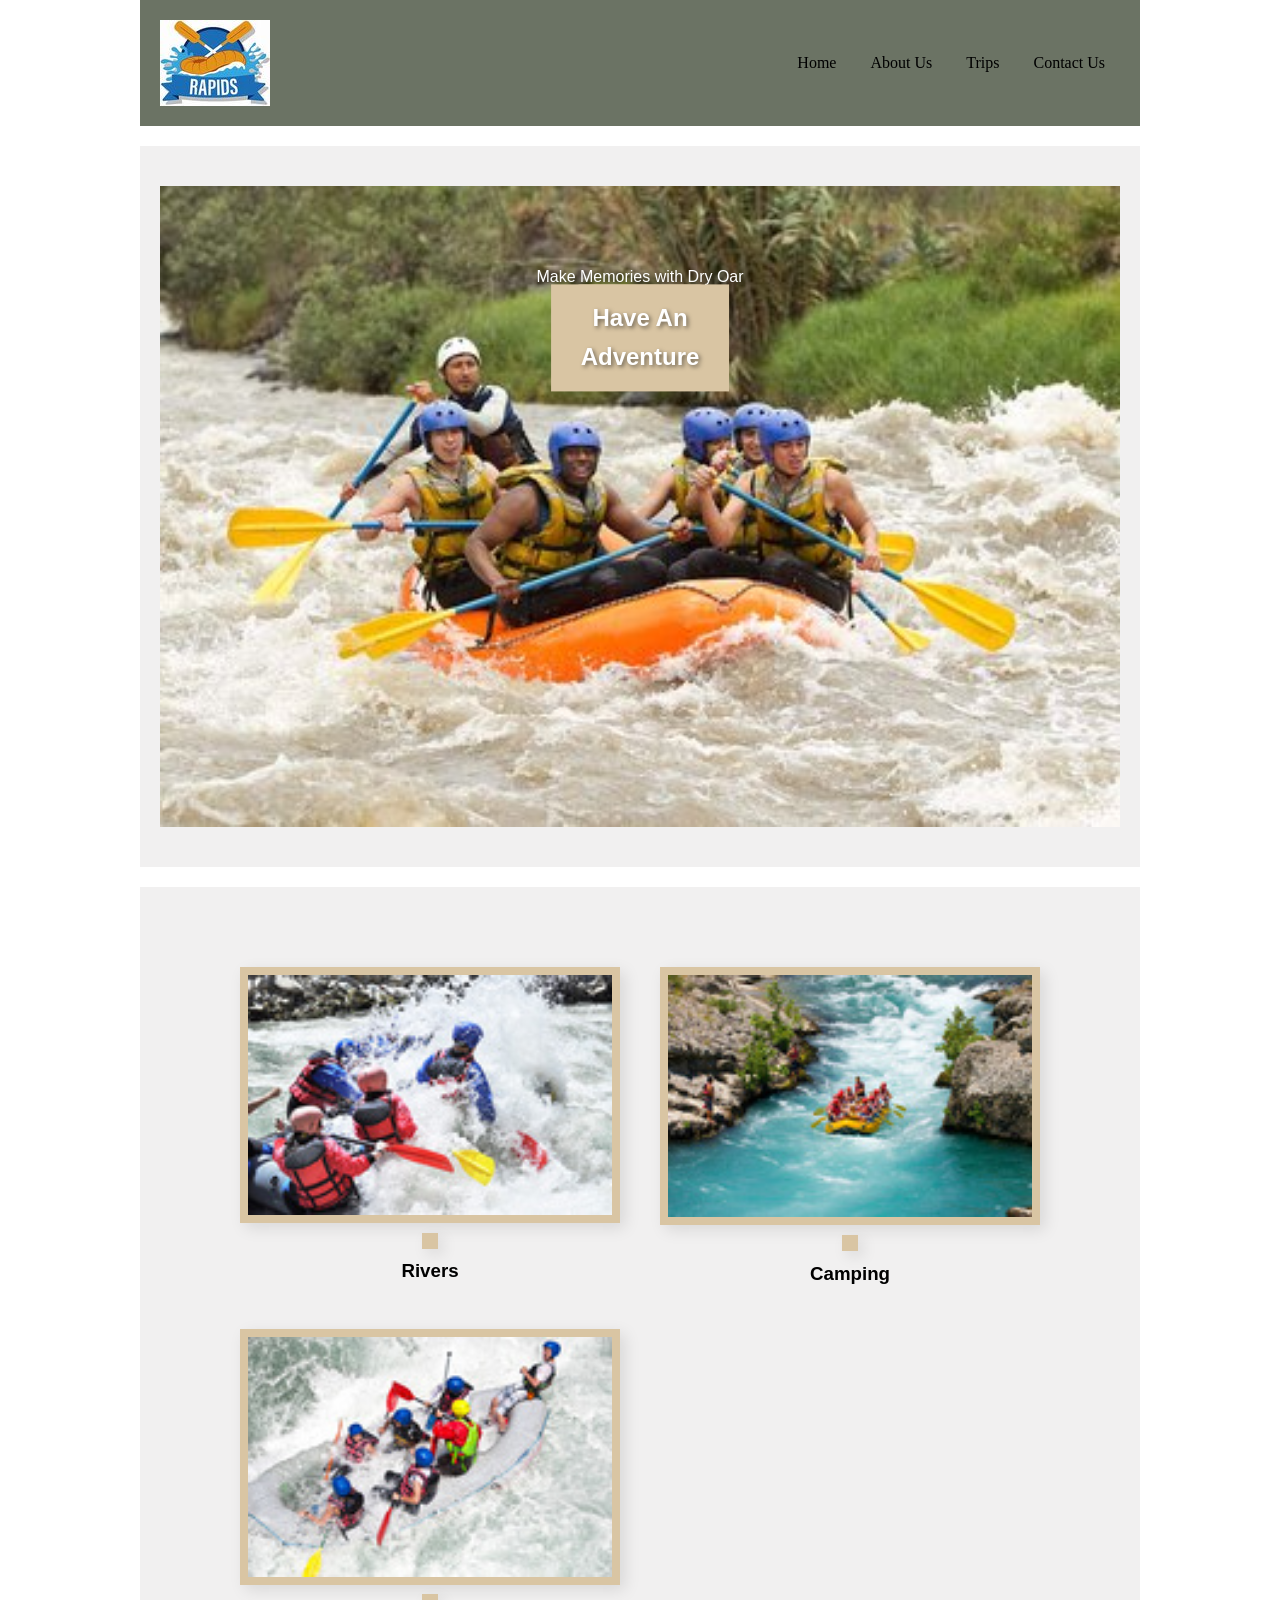
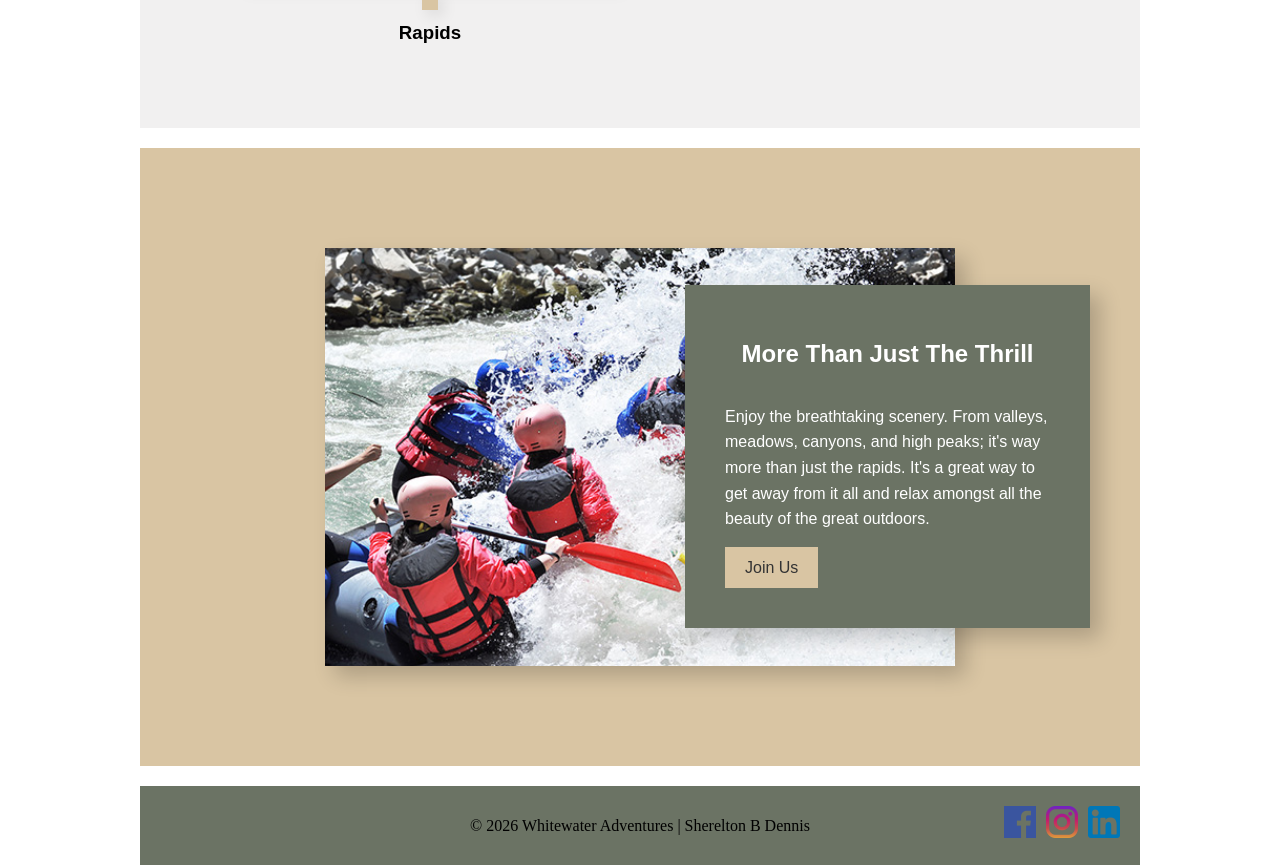
==== wwr/index.html @ 1d225487 "working on week 6 project" ====
<!DOCTYPE html>
<html lang="en-US">
<head>
    <meta charset="UTF-8">
    <meta name="description" content="Discover the history of White Water Rafting Company.Join us for thrilling river trips and expert-led expeditions. Book your adventure today!">
    <meta name="author" content="Sherelton B Dennis">
    <meta name="viewport" content="width=device-width, initial-scale=1.0">
    <title>Contact Us | White Water Rafting</title>
    <link rel="stylesheet" href="styles/rafting.css">
</head>
<body>
    <header>
        <nav>
            
            <img src="images/logo.jpg" alt="Logo">
            <div class="nav-links">
                <a href="index.html">Home</a>
                <a href="about.html">About Us</a>
                <a href="trips.html">Trips</a>
                <a href="contact.html">Contact Us</a>
            </div>
        </nav>
    </header>
<main>
    <main>
  <section class="hero">
    <img src="images/hero.jpg" alt="Rafting team navigating rapids" class="hero-img">
    <div class="hero-content">
      <h1>Have An Adventure</h1>
      <p>Make Memories with Dry Oar</p>
      <a href="trips.html" class="cta-button">Book Now</a>
    </div>
  </section>

  <section class="categories">
    <article class="category-item">
      <img src="images/rafting01.jpg" alt="Scenic river view">
      <div class="category-icon">
        <img src="images/river-icon.png" alt="">
        <h3>Rivers</h3>
      </div>
    </article>
    <article class="category-item">
      <img src="images/rafting02.jpg" alt="Tent in the mountains">
      <div class="category-icon">
        <img src="images/camping-icon.png" alt="">
        <h3>Camping</h3>
      </div>
    </article>
    <article class="category-item">
      <img src="images/rafting03.jpg" alt="Raft in white water">
      <div class="category-icon">
        <img src="images/rapids-icon.png" alt="">
        <h3>Rapids</h3>
      </div>
    </article>
  </section>

  <section class="feature">
    <div class="feature-container">
      <img src="images/rafting05.jpg" alt="Misty mountain valley" class="feature-img">
      <div class="feature-box">
        <h2>More Than Just The Thrill</h2>
        <p>Enjoy the breathtaking scenery. From valleys, meadows, canyons, and high peaks; it's way more than just the rapids. It's a great way to get away from it all and relax amongst all the beauty of the great outdoors.</p>
        <a href="about.html" class="cta-secondary">Join Us</a>
      </div>
    </div>
  </section>
</main>

</main>

    <footer>
        <p>&copy; 2026 Whitewater Adventures | Sherelton B Dennis</p>
        <nav class="socialmedia">
            <a href="#"><img src="images/facebook.png" alt="Facebook"></a>
            <a href="#"><img src="images/instagram.png" alt="Instagram"></a>
            <a href="#"><img src="images/linkedin.png" alt="LinkedIn"></a>
        </nav>
    </footer>
</body>
</html>
---- wwr/styles/rafting.css ----
/* 1. VARIABLE DEFINITIONS */
:root {
  --primary-tan: #d9c5a3;
  --dark-green: #6b7364;
  --white: #ffffff;
  --font-main: 'Arial', sans-serif;
}

/* 2. RESET & BASE STYLES */
*, *::before, *::after {
    margin: 0;
    padding: 0;
    box-sizing: border-box;
}

body {
    font-family: var(--body-font);
    background-color: var(--grey-bg);
    color: black;
    line-height: 1.6;
}

/* 3. LAYOUT CONTAINERS */
header, main, footer {
    max-width: 1000px;
    margin: 0 auto;
}

/* 4. HEADER & NAVIGATION */
header {
    background-color: #6b7364;
    padding: 20px;
    /* border: 1px solid black; */
}

nav {
    display: flex;
    justify-content: space-between;
    align-items: center;
}

.nav-links a {
    text-decoration: none;
    color: black;
    padding: 10px 15px;
    /* border: 1px solid black; */
}

/* 5. HERO SECTION (Required Positioning) */
.hero {
    position: relative; /* REQUIRED */
    width: 100%;
}

.hero  img {
    width: 100%;
    height: auto;
    display: block;
}

.hero h1 {
    position: absolute; /* REQUIRED */
    top: 20px;
    left: 50%;
    transform: translateX(-50%);
    background-color: #d9c5a3;
    color: var(--dark-purple);
    padding: 15px 30px;
    width: auto;
    text-align: center;
}

.hero article {
    position: absolute; /* REQUIRED */
    bottom: 30px;
    left: 50%;
    transform: translateX(-50%);
    width: 80%;
    /* background-color: white; */
    padding: 20px;
    /* border: 1px solid black; */
}


.hero article img {
    float: right; /* REQUIRED */
    width: 120px;
    height: auto;
    margin-left: 20px;
    box-shadow: 0 0 10px rgb(4, 0, 0);
}

/* 6. MAIN SECTIONS */
section {
    padding: 40px 20px;
    margin: 20px 0;
    background-color: rgb(241, 240, 240);
    /* border: 2px solid #0c0101; */
    color: black;
}

h2 {
    text-align: center;
    color: var(--dark-purple);
    padding: 10px;
    margin-bottom: 20px;
}
    

.history-grid {
    display: grid;
    grid-template-columns: 1fr 1fr 1fr;
    gap: 20px;
    align-items: center;
}

.history-img-box {
    padding: 15px;
    box-shadow: 0 0 10px rgb(12, 0, 0);
}

.gallery {
    display: grid;
    grid-template-columns: repeat(5, 1fr);
    gap: 15px;

}

figure {
    text-align: center;
    background-color: var(--grey-bg);
    padding: 10px;
}

figure img {
    width: 100%;
    height: auto;
}

/* 7. FOOTER (Centered Copyright) */
footer {
    display: grid;
    grid-template-columns: 1fr auto 1fr; /* 3-column strategy */
    align-items: center;
    padding: 20px;
    background-color: #6b7364;
    /* border: 2px solid black; */
}

footer p {
    grid-column: 2; /* Forces text to center column */
    text-align: center;
}

.socialmedia {
    grid-column: 3; /* Forces icons to right column */
    justify-self: end;
    display: flex;
    gap: 10px;
}

.socialmedia a {
    text-decoration: none; /* REQUIRED */
}

.socialmedia img {
    width: 32px;
    height: auto;
}

button {
  background-color: #7de796;
  color: white; 
  padding: 10px 25px; 
  border: none; 
  border-radius: 4px; 
  cursor: pointer; 
  font-size: 16px; 
  font-weight: bold;
}
/* Centers the text for the H1 and contact details */
.contact-header {
    text-align: center;
    margin-bottom: 30px; /* Adds some breathing room before the map/form */
}

/* Optional: If you want the list of info to look cleaner, 
   you can remove the default paragraph margins */
.contact-header p {
    margin: 5px 0;
}


.map iframe {
    width: 100%;    /* Makes the map responsive to its container */
    max-width: 600px;
    height: 450px;
}

/* 2. Layout for Map and Form (Side-by-Side) */
.contact-grid {
    display: flex;
    justify-content: center; /* Centers the whole group */
    align-items: flex-start; /* Aligns them at the top */
    gap: 50px;               /* Space between map and form */
    flex-wrap: wrap;         /* Allows stacking on mobile */
    padding: 0 20px;
}

/* 3. Map Styling */
.map {
    flex: 1;
    max-width: 600px;
}

/* 4. Form Styling */
form {
    flex: 1;
    max-width: 400px;
    background-color: #f8f2f2;
    padding: 20px;
    border: 1px solid #ddd;
    border-radius: 4px;
}

.form-item {
    margin-bottom: 20px;
}

label {
    font-weight: bold;
    display: block;
    margin-bottom: 5px;
}

/* Input & Textarea styling to match wireframe boxes */
input[type="text"],
input[type="email"],
textarea {
    width: 100%;
    padding: 10px;
    border: 1px solid #ccc;
    border-radius: 4px;
    box-sizing: border-box; /* Ensures padding doesn't affect width */
}

/* 5. Radio Button Styling (Vertical List) */
fieldset {
    border: none;
    padding: 0;
    margin: 20px 0;
}

fieldset legend {
    font-weight: bold;
    margin-bottom: 10px;
}

/* Makes radio labels sit next to the circle */
fieldset label {
    display: inline;
    font-weight: normal;
    margin-left: 10px;
}

/* 6. Submit Button (Gray and wide) */
button[type="submit"] {
    width: 100%;
    padding: 12px;
    background-color: #5ed088;
    color: #333;
    border: 1px solid #767676;
    font-weight: bold;
    cursor: pointer;
    /* transition: background 0.3s; */
}

button[type="submit"]:hover {
    background-color: #cccccc;
}

/* the home page css begin here going down */
/* Custom Properties for consistency */

main {
  font-family: var(--font-main);
  line-height: 1.6;
}

/* Hero Section */
.hero {
  position: relative;
  text-align: center;
  color: var(--white);
}

.hero-img {
  width: 100%;
  height: auto;
  display: block;
}

.hero-content {
  position: absolute;
  top: 20%;
  left: 50%;
  transform: translate(-50%, -50%);
  text-shadow: 2px 2px 4px rgba(0,0,0,0.5);
}

.cta-button {
  background-color: var(--primary-tan);
  color: #333;
  padding: 10px 25px;
  text-decoration: none;
  border-radius: 5px;
  font-weight: bold;
}

/* Categories Section */
.categories {
  display: grid;
  grid-template-columns: repeat(auto-fit, minmax(250px, 1fr));
  gap: 40px;
  padding: 80px 10%;
  text-align: center;
}

.category-item img {
  width: 100%;
  border: 8px solid var(--primary-tan);
  box-shadow: 5px 5px 15px rgba(0,0,0,0.1);
}

/* Feature Section */
.feature {
  background-color: var(--primary-tan);
  padding: 100px 5%;
}

.feature-container {
  display: flex;
  align-items: center;
  justify-content: center;
  position: relative;
  max-width: 1000px;
  margin: 0 auto;
}

.feature-img {
  width: 70%;
  box-shadow: 10px 10px 20px rgba(0,0,0,0.2);
}

.feature-box {
  background-color: var(--dark-green);
  color: var(--white);
  padding: 40px;
  width: 45%;
  position: absolute;
  right: 0;
  box-shadow: 10px 10px 20px rgba(0,0,0,0.2);
}

.cta-secondary {
  background-color: var(--primary-tan);
  color: #333;
  padding: 8px 20px;
  text-decoration: none;
  display: inline-block;
  margin-top: 15px;
}

/* Responsive adjustment for small screens */
@media (max-width: 768px) {
  .feature-container {
    flex-direction: column;
  }
  .feature-img, .feature-box {
    width: 100%;
    position: static;
  }
}
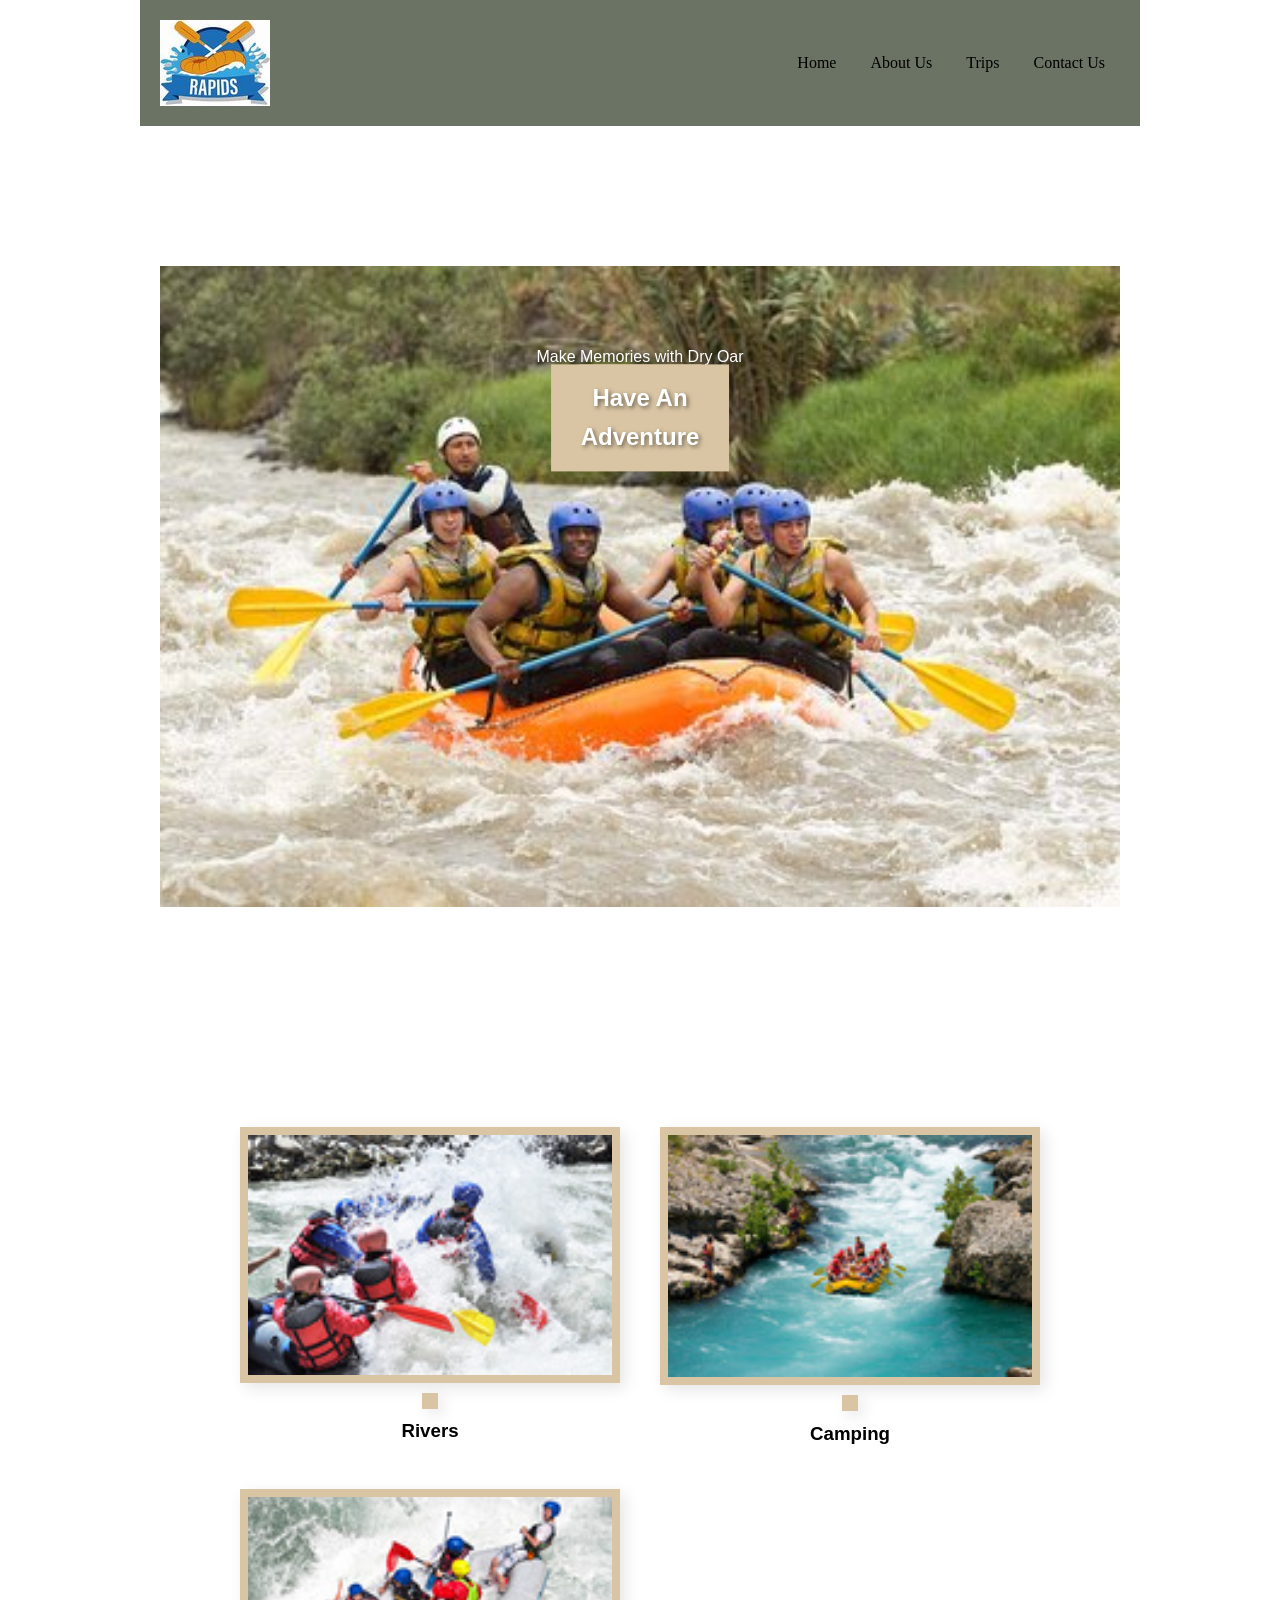
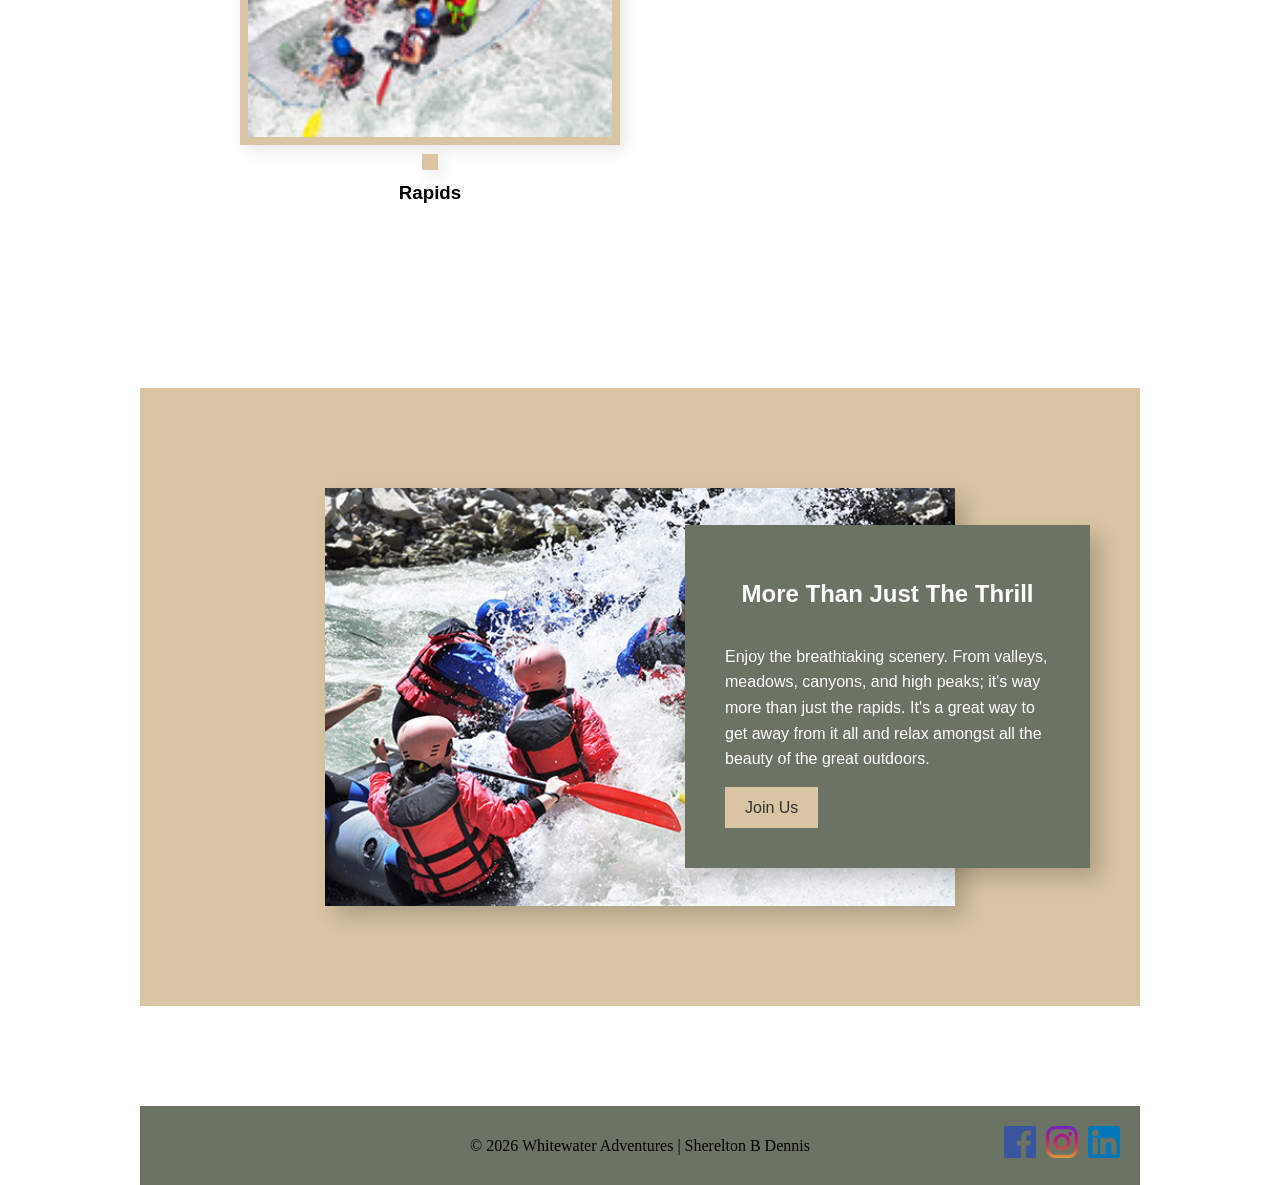
==== commit 5bb3ca66: "ok" ====
--- a/wwr/index.html
+++ b/wwr/index.html
@@ -22,7 +22,6 @@
         </nav>
     </header>
 <main>
-    <main>
   <section class="hero">
     <img src="images/hero.jpg" alt="Rafting team navigating rapids" class="hero-img">
     <div class="hero-content">
@@ -67,9 +66,6 @@
     </div>
   </section>
 </main>
-
-</main>
-
     <footer>
         <p>&copy; 2026 Whitewater Adventures | Sherelton B Dennis</p>
         <nav class="socialmedia">
--- a/wwr/styles/rafting.css
+++ b/wwr/styles/rafting.css
@@ -15,7 +15,6 @@
 
 body {
     font-family: var(--body-font);
-    background-color: var(--grey-bg);
     color: black;
     line-height: 1.6;
 }
@@ -93,9 +92,7 @@
 /* 6. MAIN SECTIONS */
 section {
     padding: 40px 20px;
-    margin: 20px 0;
-    background-color: rgb(241, 240, 240);
-    /* border: 2px solid #0c0101; */
+    margin: 100px 0;
     color: black;
 }
 
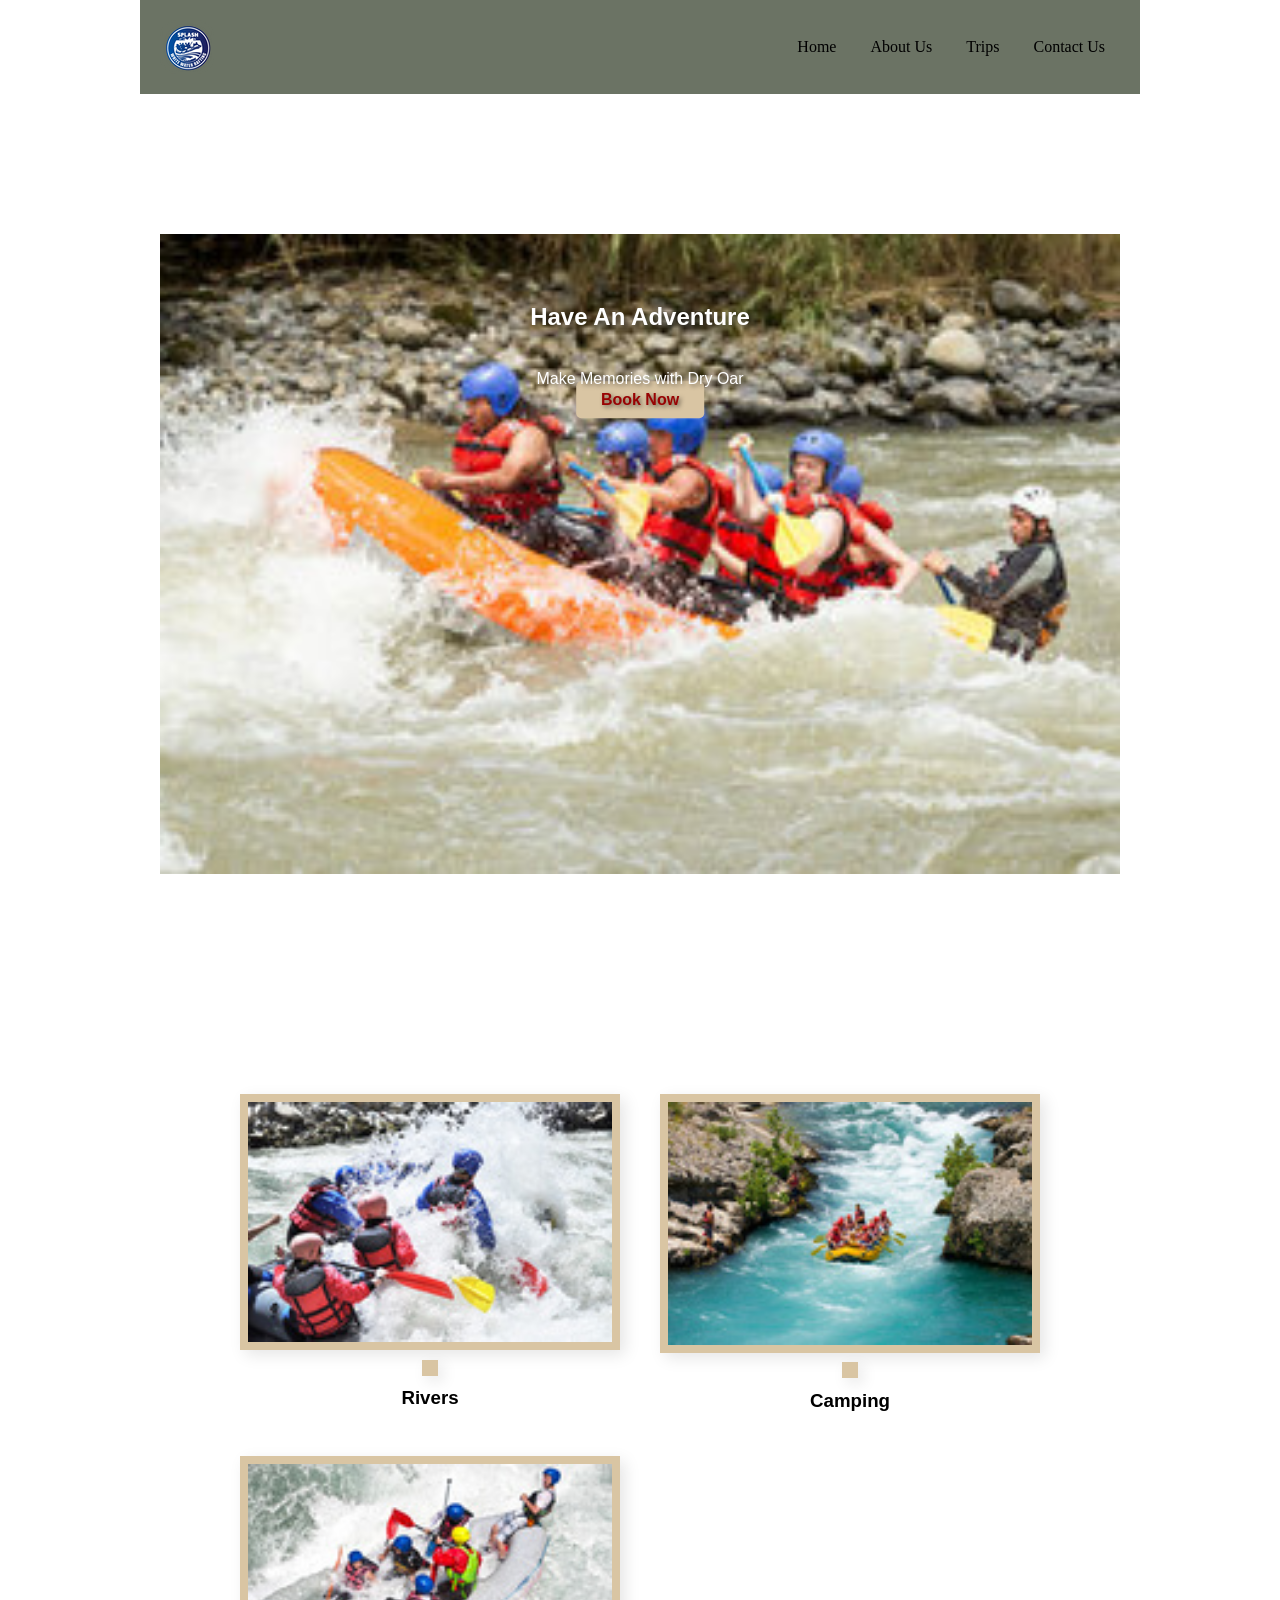
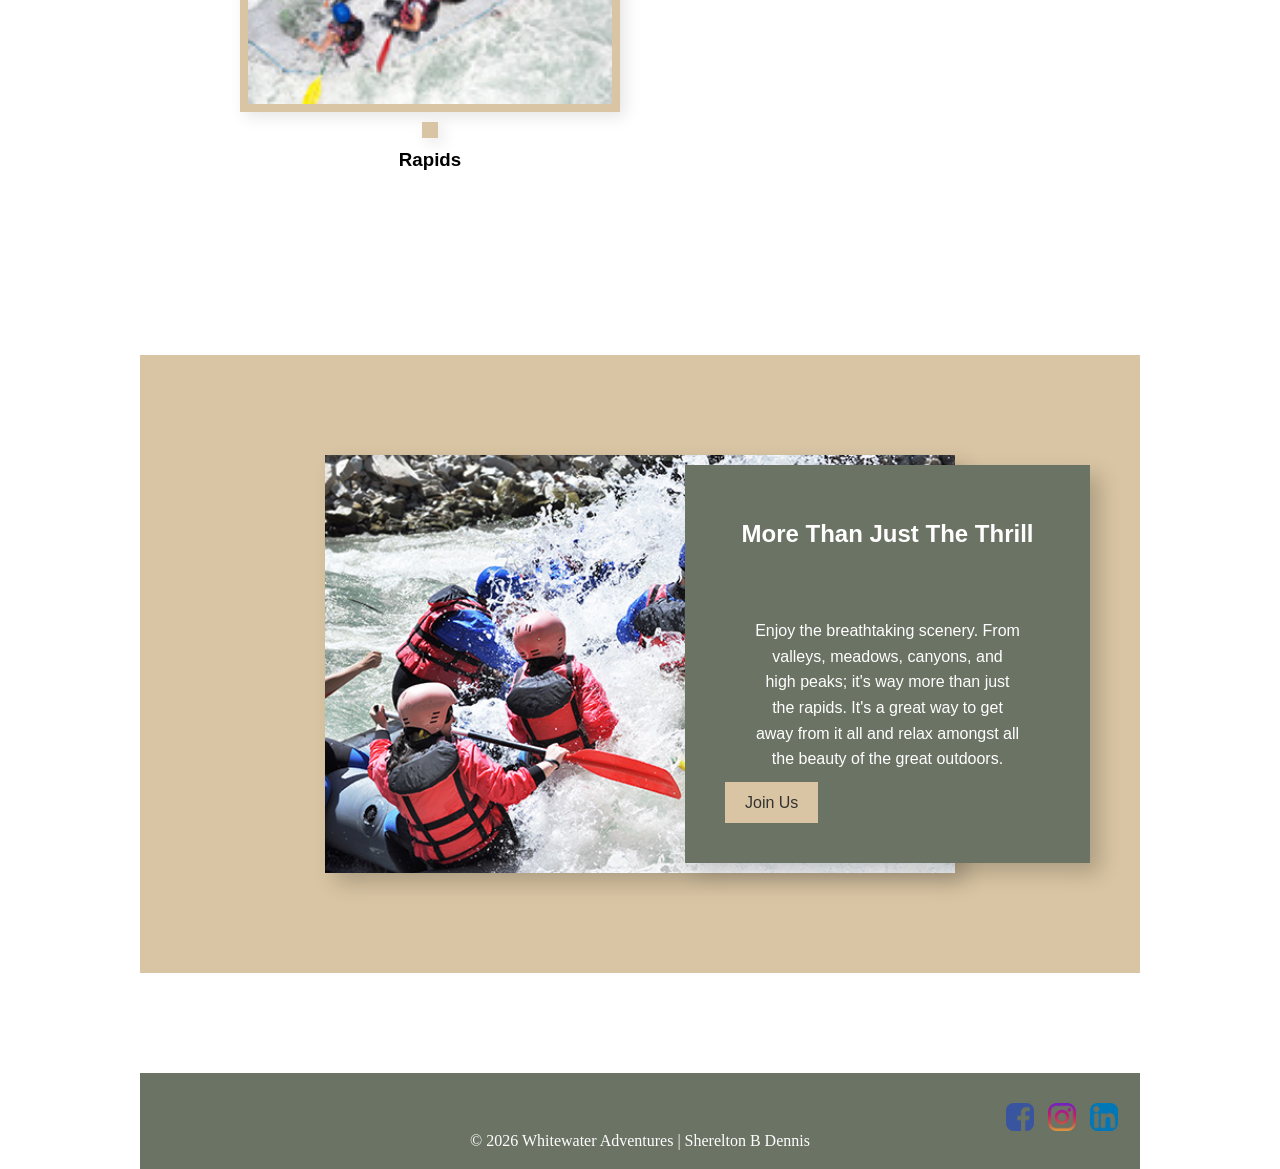
==== commit ef1e622b: "ok" ====
--- a/wwr/index.html
+++ b/wwr/index.html
@@ -12,7 +12,7 @@
     <header>
         <nav>
             
-            <img src="images/logo.jpg" alt="Logo">
+            <img src="images/logo1 (2).png" alt="Logo">
             <div class="nav-links">
                 <a href="index.html">Home</a>
                 <a href="about.html">About Us</a>
@@ -23,7 +23,7 @@
     </header>
 <main>
   <section class="hero">
-    <img src="images/hero.jpg" alt="Rafting team navigating rapids" class="hero-img">
+    <img src="images/hero1 (2).jpg" alt="Rafting team navigating rapids" class="hero-img">
     <div class="hero-content">
       <h1>Have An Adventure</h1>
       <p>Make Memories with Dry Oar</p>
--- a/wwr/styles/rafting.css
+++ b/wwr/styles/rafting.css
@@ -27,9 +27,12 @@
 
 /* 4. HEADER & NAVIGATION */
 header {
+    position: relative;
+    top: 0;
+    left: 0;
+    z-index: 1;
     background-color: #6b7364;
     padding: 20px;
-    /* border: 1px solid black; */
 }
 
 nav {
@@ -45,6 +48,11 @@
     /* border: 1px solid black; */
 }
 
+nav img{
+    border: 2px solid #6b7364;
+    border-radius: 30%;
+}
+
 /* 5. HERO SECTION (Required Positioning) */
 .hero {
     position: relative; /* REQUIRED */
@@ -52,20 +60,21 @@
 }
 
 .hero  img {
+    margin-top: 0%;
+    position: relative;
     width: 100%;
     height: auto;
     display: block;
 }
 
-.hero h1 {
-    position: absolute; /* REQUIRED */
+.hero h1, p {
+    position: relative; /* REQUIRED */
     top: 20px;
     left: 50%;
+    color: white;
     transform: translateX(-50%);
-    background-color: #d9c5a3;
-    color: var(--dark-purple);
     padding: 15px 30px;
-    width: auto;
+    width: 100%;
     text-align: center;
 }
 
@@ -307,11 +316,12 @@
 
 .cta-button {
   background-color: var(--primary-tan);
-  color: #333;
+  color: #980303;
   padding: 10px 25px;
   text-decoration: none;
   border-radius: 5px;
   font-weight: bold;
+  top: 20px;
 }
 
 /* Categories Section */
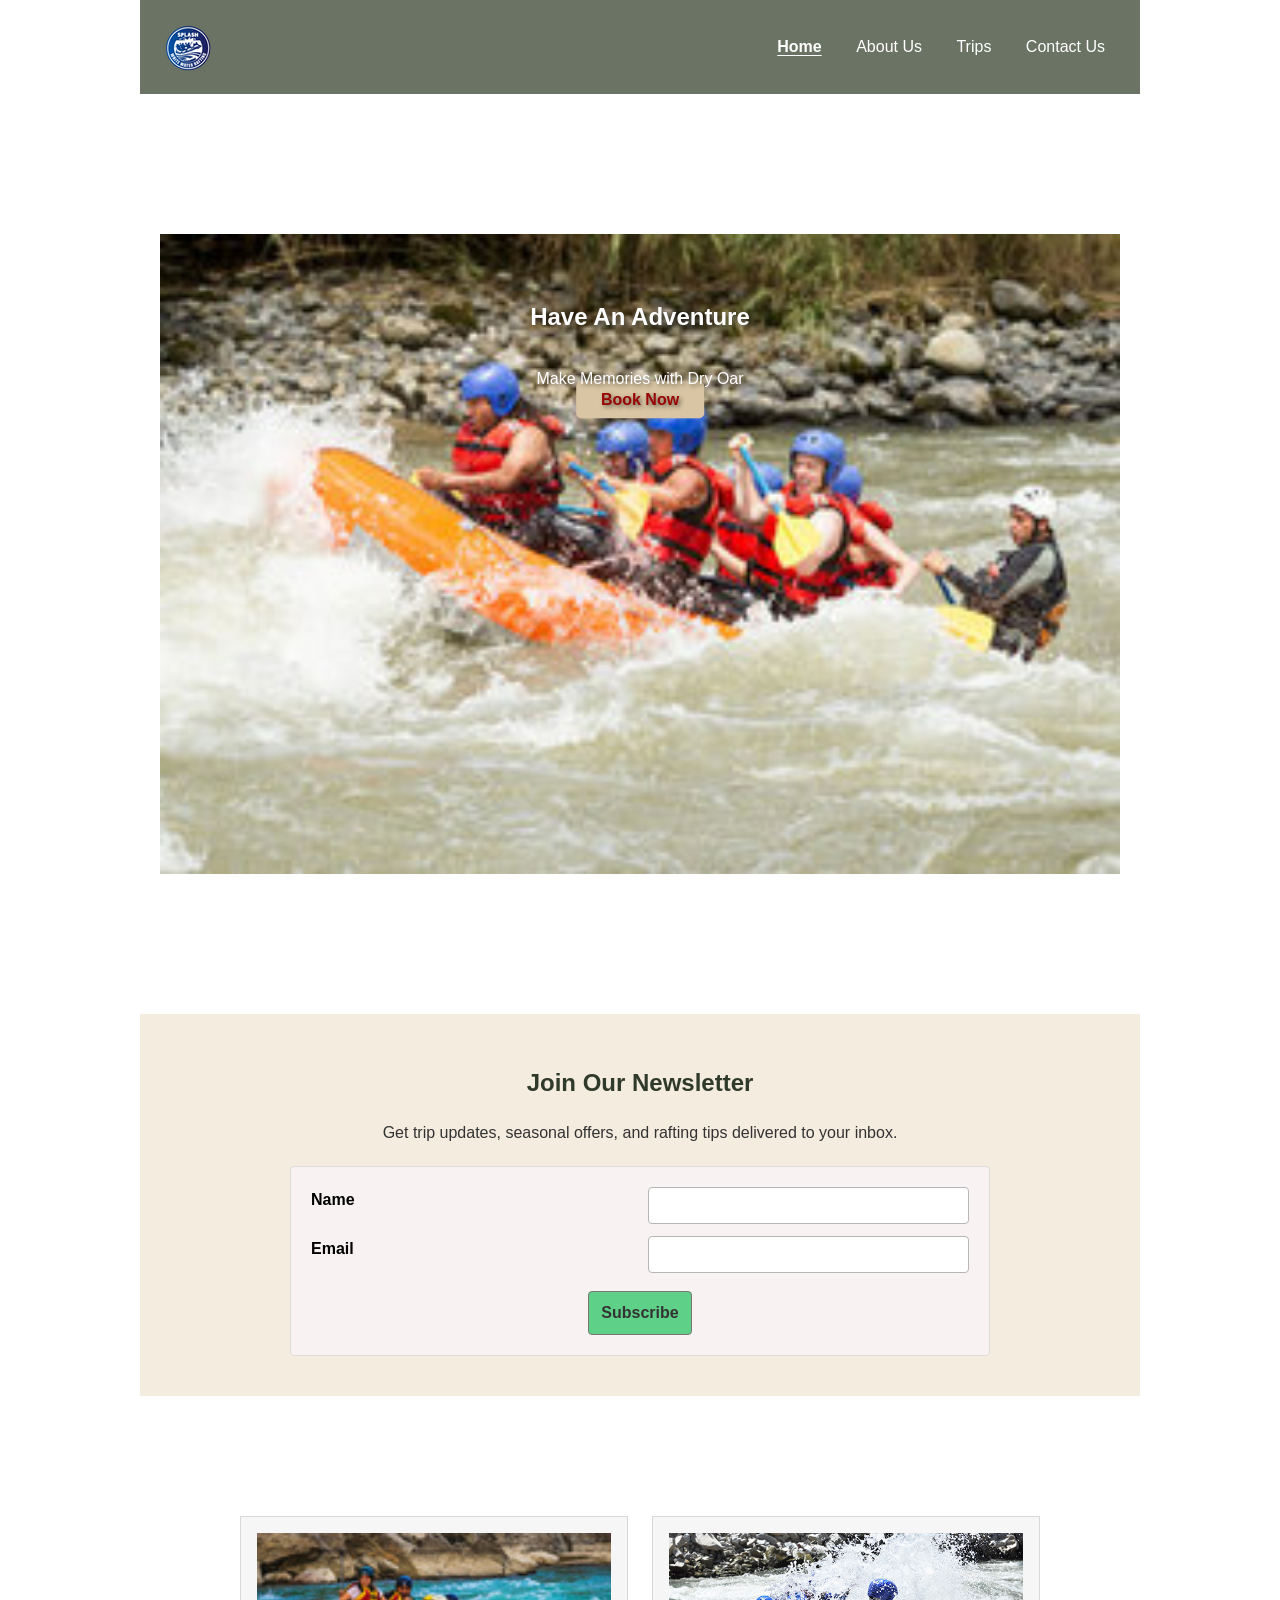
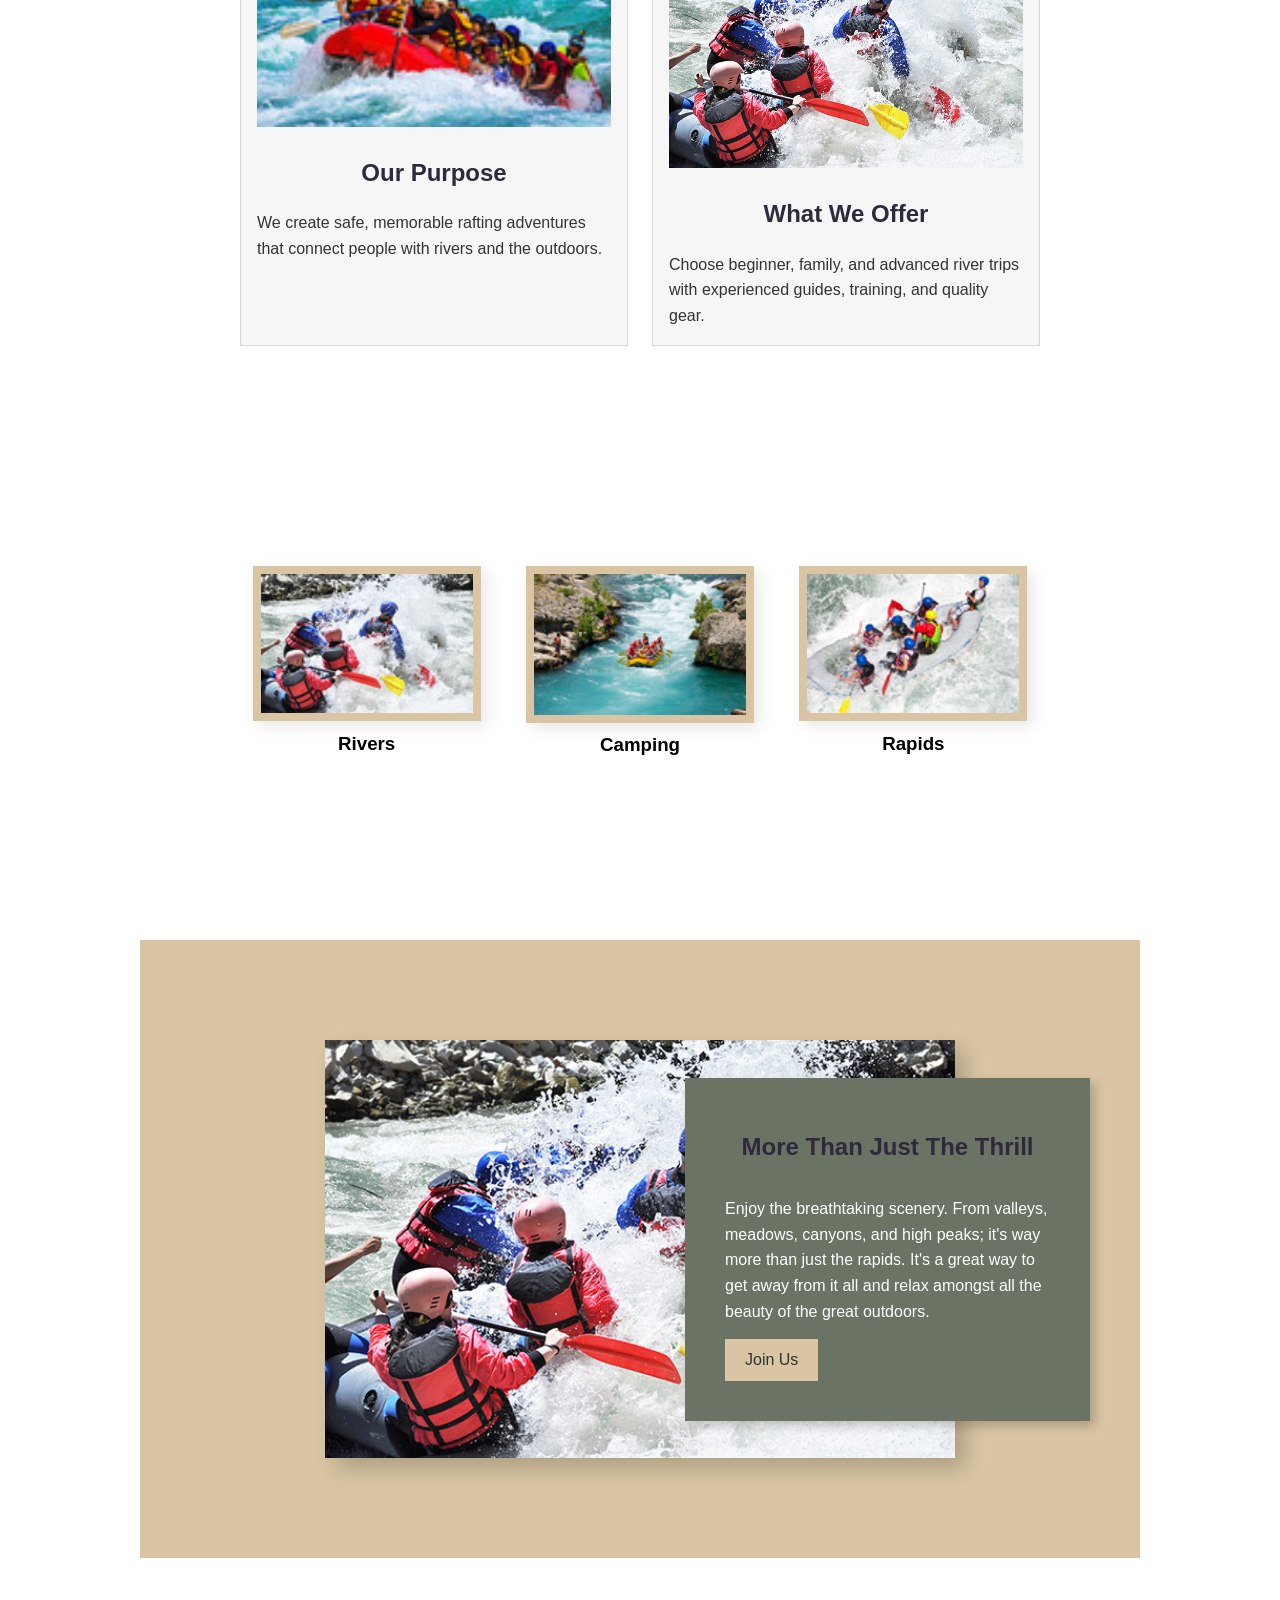
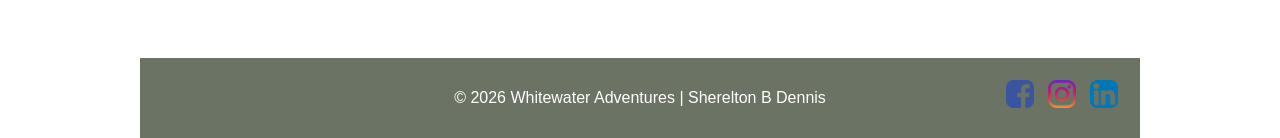
==== commit e145f801: "ok" ====
--- a/wwr/index.html
+++ b/wwr/index.html
@@ -5,16 +5,16 @@
     <meta name="description" content="Discover the history of White Water Rafting Company.Join us for thrilling river trips and expert-led expeditions. Book your adventure today!">
     <meta name="author" content="Sherelton B Dennis">
     <meta name="viewport" content="width=device-width, initial-scale=1.0">
-    <title>Contact Us | White Water Rafting</title>
+    <title>Home | White Water Rafting</title>
     <link rel="stylesheet" href="styles/rafting.css">
 </head>
 <body>
     <header>
         <nav>
             
-            <img src="images/logo1 (2).png" alt="Logo">
+            <img src="images/logo.png" alt="Logo">
             <div class="nav-links">
-                <a href="index.html">Home</a>
+                <a href="index.html" aria-current="page">Home</a>
                 <a href="about.html">About Us</a>
                 <a href="trips.html">Trips</a>
                 <a href="contact.html">Contact Us</a>
@@ -23,7 +23,7 @@
     </header>
 <main>
   <section class="hero">
-    <img src="images/hero1 (2).jpg" alt="Rafting team navigating rapids" class="hero-img">
+    <img src="images/hero-home.jpg" alt="Rafting team navigating rapids" class="hero-img">
     <div class="hero-content">
       <h1>Have An Adventure</h1>
       <p>Make Memories with Dry Oar</p>
@@ -31,25 +31,47 @@
     </div>
   </section>
 
+  <section class="newsletter">
+    <h2>Join Our Newsletter</h2>
+    <p>Get trip updates, seasonal offers, and rafting tips delivered to your inbox.</p>
+    <form class="newsletter-form" action="#" method="post">
+      <label for="newsletter-name">Name</label>
+      <input id="newsletter-name" name="newsletter-name" type="text" required>
+      <label for="newsletter-email">Email</label>
+      <input id="newsletter-email" name="newsletter-email" type="email" required>
+      <button type="submit">Subscribe</button>
+    </form>
+  </section>
+
+  <section class="home-grid">
+    <article class="home-card">
+      <img src="images/rafting04.jpg" alt="Guide leading rafters through a canyon">
+      <h2>Our Purpose</h2>
+      <p>We create safe, memorable rafting adventures that connect people with rivers and the outdoors.</p>
+    </article>
+    <article class="home-card">
+      <img src="images/rafting05.jpg" alt="Rafting team preparing for a river trip">
+      <h2>What We Offer</h2>
+      <p>Choose beginner, family, and advanced river trips with experienced guides, training, and quality gear.</p>
+    </article>
+  </section>
+
   <section class="categories">
     <article class="category-item">
       <img src="images/rafting01.jpg" alt="Scenic river view">
       <div class="category-icon">
-        <img src="images/river-icon.png" alt="">
         <h3>Rivers</h3>
       </div>
     </article>
     <article class="category-item">
       <img src="images/rafting02.jpg" alt="Tent in the mountains">
       <div class="category-icon">
-        <img src="images/camping-icon.png" alt="">
         <h3>Camping</h3>
       </div>
     </article>
     <article class="category-item">
       <img src="images/rafting03.jpg" alt="Raft in white water">
       <div class="category-icon">
-        <img src="images/rapids-icon.png" alt="">
         <h3>Rapids</h3>
       </div>
     </article>
@@ -75,4 +97,4 @@
         </nav>
     </footer>
 </body>
-</html>+</html>
--- a/wwr/styles/rafting.css
+++ b/wwr/styles/rafting.css
@@ -2,6 +2,8 @@
 :root {
   --primary-tan: #d9c5a3;
   --dark-green: #6b7364;
+  --dark-purple: #2f2a3b;
+  --grey-bg: #f2f2f2;
   --white: #ffffff;
   --font-main: 'Arial', sans-serif;
 }
@@ -14,7 +16,7 @@
 }
 
 body {
-    font-family: var(--body-font);
+    font-family: var(--font-main);
     color: black;
     line-height: 1.6;
 }
@@ -39,13 +41,29 @@
     display: flex;
     justify-content: space-between;
     align-items: center;
+    gap: 70px;
 }
 
 .nav-links a {
     text-decoration: none;
-    color: black;
+    color: var(--white);
     padding: 10px 15px;
+    
     /* border: 1px solid black; */
+}
+
+.nav-links a[aria-current="page"] {
+    font-weight: 700;
+    text-decoration: underline;
+    text-underline-offset: 3px;
+}
+
+a:focus-visible,
+button:focus-visible,
+input:focus-visible,
+textarea:focus-visible {
+    outline: 3px solid #1d4ed8;
+    outline-offset: 2px;
 }
 
 nav img{
@@ -67,7 +85,7 @@
     display: block;
 }
 
-.hero h1, p {
+.hero h1, .hero p {
     position: relative; /* REQUIRED */
     top: 20px;
     left: 50%;
@@ -156,6 +174,7 @@
 footer p {
     grid-column: 2; /* Forces text to center column */
     text-align: center;
+    color: var(--white);
 }
 
 .socialmedia {
@@ -203,6 +222,13 @@
     height: 450px;
 }
 
+.map img {
+    width: 100%;
+    max-width: 600px;
+    height: auto;
+    display: block;
+}
+
 /* 2. Layout for Map and Form (Side-by-Side) */
 .contact-grid {
     display: flex;
@@ -324,19 +350,125 @@
   top: 20px;
 }
 
+/* Newsletter Section */
+.newsletter {
+  padding: 40px 10%;
+  margin: 40px 0;
+  background-color: #f3ecdf;
+  text-align: center;
+}
+
+.newsletter h2 {
+  margin-bottom: 8px;
+  color: #2f3a2b;
+}
+
+.newsletter p {
+  color: #333;
+  margin-bottom: 20px;
+}
+
+.newsletter-form {
+  max-width: 700px;
+  margin: 0 auto;
+  display: grid;
+  grid-template-columns: 1fr 1fr;
+  gap: 12px 16px;
+  text-align: left;
+}
+
+.newsletter-form label {
+  margin-bottom: 0;
+}
+
+.newsletter-form input {
+  width: 100%;
+  padding: 10px;
+  border: 1px solid #b6b6b6;
+  border-radius: 4px;
+}
+
+.newsletter-form button {
+  grid-column: 1 / -1;
+  width: fit-content;
+  justify-self: center;
+  margin-top: 6px;
+}
+
+/* Required Home Content */
+.home-grid {
+  display: grid;
+  grid-template-columns: repeat(2, minmax(0, 1fr));
+  gap: 24px;
+  padding: 20px 10% 40px;
+}
+
+.home-card {
+  background-color: #f6f6f6;
+  border: 1px solid #d8d8d8;
+  padding: 16px;
+}
+
+.home-card img {
+  width: 100%;
+  height: auto;
+  margin-bottom: 10px;
+}
+
+.home-card h2 {
+  margin-bottom: 8px;
+}
+
+.home-card p {
+  color: #333;
+}
+
 /* Categories Section */
 .categories {
   display: grid;
   grid-template-columns: repeat(auto-fit, minmax(250px, 1fr));
-  gap: 40px;
+  gap: 20px;
   padding: 80px 10%;
   text-align: center;
 }
 
 .category-item img {
-  width: 100%;
+  width: 90%;
   border: 8px solid var(--primary-tan);
   box-shadow: 5px 5px 15px rgba(0,0,0,0.1);
+}
+
+/* Trips Table */
+.trips-table {
+  padding: 20px 10% 40px;
+  margin: 0;
+}
+
+.trips-table table {
+  width: 100%;
+  border-collapse: collapse;
+  background-color: var(--white);
+}
+
+.trips-table caption {
+  caption-side: top;
+  font-weight: 700;
+  margin-bottom: 10px;
+}
+
+.trips-table th,
+.trips-table td {
+  border: 1px solid #c9c9c9;
+  padding: 10px;
+  text-align: left;
+}
+
+.trips-table thead th {
+  background-color: #e8e1d3;
+}
+
+.trips-table tbody tr:nth-child(even) {
+  background-color: #f7f7f7;
 }
 
 /* Feature Section */
@@ -366,7 +498,7 @@
   width: 45%;
   position: absolute;
   right: 0;
-  box-shadow: 10px 10px 20px rgba(0,0,0,0.2);
+  box-shadow: 5px 5px 10px rgba(0,0,0,0.2);
 }
 
 .cta-secondary {
@@ -380,6 +512,12 @@
 
 /* Responsive adjustment for small screens */
 @media (max-width: 768px) {
+  .newsletter-form {
+    grid-template-columns: 1fr;
+  }
+  .home-grid {
+    grid-template-columns: 1fr;
+  }
   .feature-container {
     flex-direction: column;
   }
@@ -387,4 +525,4 @@
     width: 100%;
     position: static;
   }
-}+}
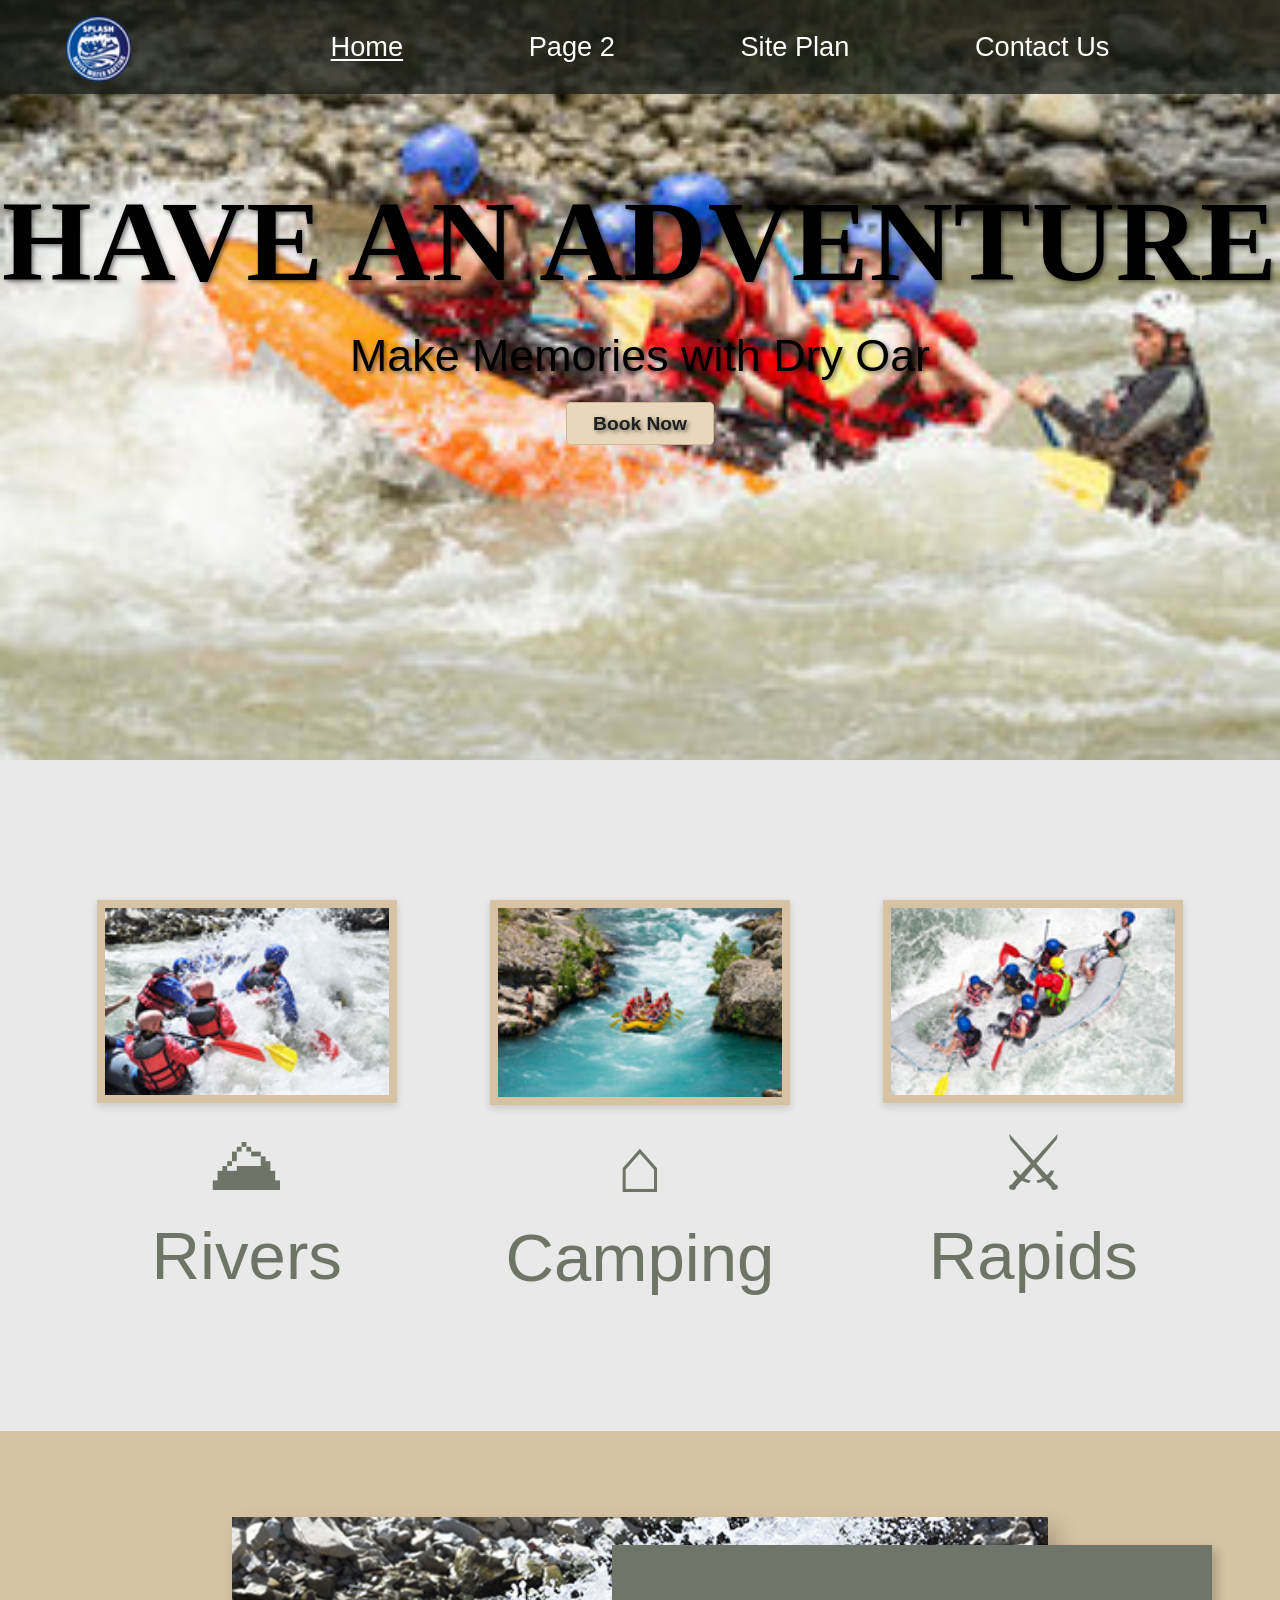
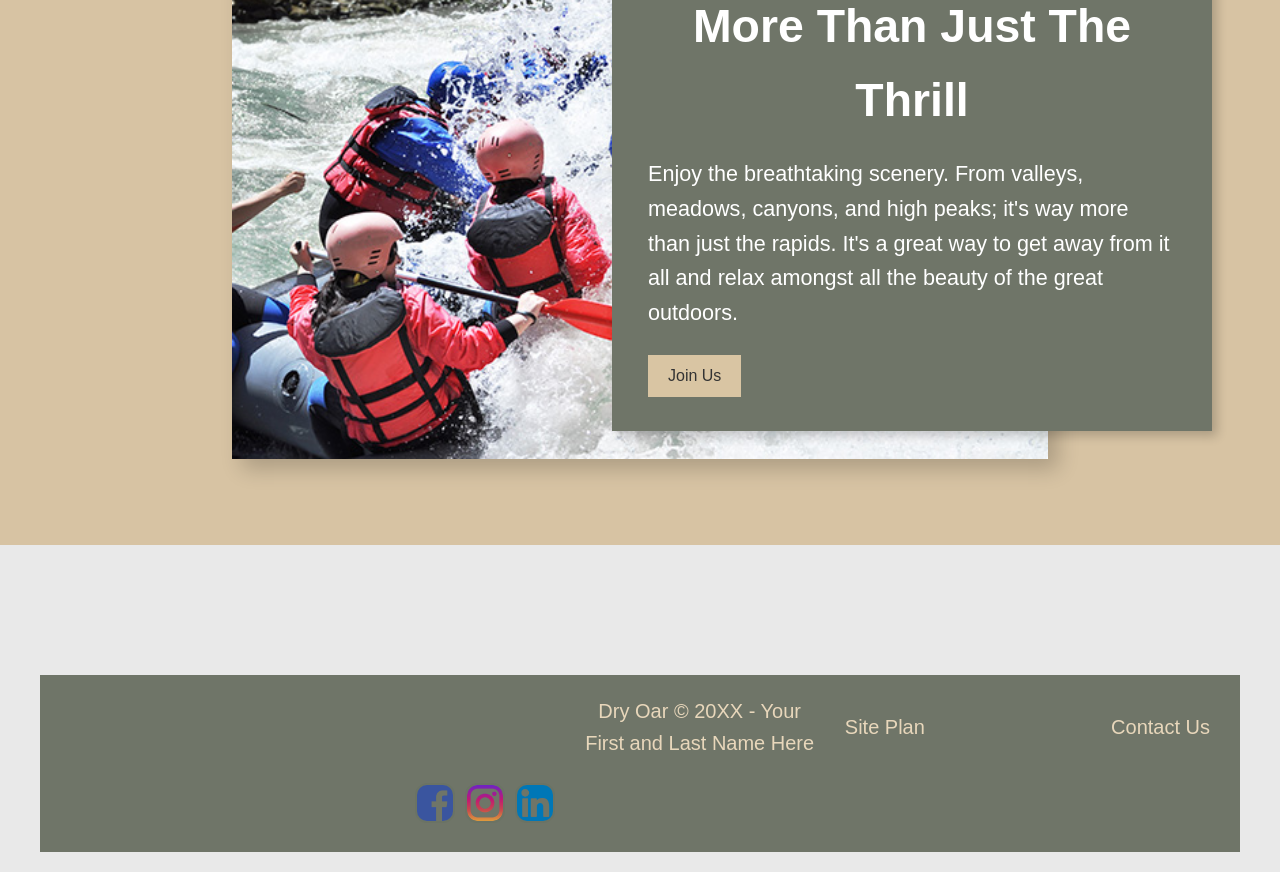
==== commit 6f65ae80: "ok" ====
--- a/wwr/index.html
+++ b/wwr/index.html
@@ -8,92 +8,62 @@
     <title>Home | White Water Rafting</title>
     <link rel="stylesheet" href="styles/rafting.css">
 </head>
-<body>
-    <header>
-        <nav>
-            
-            <img src="images/logo.png" alt="Logo">
+<body class="home-page">
+    <header class="home-header">
+        <nav class="home-nav">
+            <img src="images/logo.png" alt="White Water Rafting company logo" class="home-logo">
             <div class="nav-links">
                 <a href="index.html" aria-current="page">Home</a>
-                <a href="about.html">About Us</a>
-                <a href="trips.html">Trips</a>
+                <a href="trips.html">Page 2</a>
+                <a href="about.html">Site Plan</a>
                 <a href="contact.html">Contact Us</a>
             </div>
         </nav>
     </header>
-<main>
-  <section class="hero">
-    <img src="images/hero-home.jpg" alt="Rafting team navigating rapids" class="hero-img">
-    <div class="hero-content">
-      <h1>Have An Adventure</h1>
-      <p>Make Memories with Dry Oar</p>
-      <a href="trips.html" class="cta-button">Book Now</a>
-    </div>
-  </section>
+    <main>
+      <section class="home-hero">
+        <img src="images/hero-home.jpg" alt="Rafting team navigating rapids in a forest river" class="hero-img">
+        <div class="hero-content">
+          <h1>Have An Adventure</h1>
+          <p>Make Memories with Dry Oar</p>
+          <a href="trips.html" class="cta-button">Book Now</a>
+        </div>
+      </section>
 
-  <section class="newsletter">
-    <h2>Join Our Newsletter</h2>
-    <p>Get trip updates, seasonal offers, and rafting tips delivered to your inbox.</p>
-    <form class="newsletter-form" action="#" method="post">
-      <label for="newsletter-name">Name</label>
-      <input id="newsletter-name" name="newsletter-name" type="text" required>
-      <label for="newsletter-email">Email</label>
-      <input id="newsletter-email" name="newsletter-email" type="email" required>
-      <button type="submit">Subscribe</button>
-    </form>
-  </section>
+      <section class="home-categories">
+        <article class="category-item">
+          <img src="images/rafting01.jpg" alt="River flowing through a forest canyon">
+          <div class="category-icon">Rivers</div>
+        </article>
+        <article class="category-item">
+          <img src="images/rafting02.jpg" alt="Camping tent set near mountain scenery">
+          <div class="category-icon">Camping</div>
+        </article>
+        <article class="category-item">
+          <img src="images/rafting03.jpg" alt="Raft team paddling through rapids">
+          <div class="category-icon">Rapids</div>
+        </article>
+      </section>
 
-  <section class="home-grid">
-    <article class="home-card">
-      <img src="images/rafting04.jpg" alt="Guide leading rafters through a canyon">
-      <h2>Our Purpose</h2>
-      <p>We create safe, memorable rafting adventures that connect people with rivers and the outdoors.</p>
-    </article>
-    <article class="home-card">
-      <img src="images/rafting05.jpg" alt="Rafting team preparing for a river trip">
-      <h2>What We Offer</h2>
-      <p>Choose beginner, family, and advanced river trips with experienced guides, training, and quality gear.</p>
-    </article>
-  </section>
-
-  <section class="categories">
-    <article class="category-item">
-      <img src="images/rafting01.jpg" alt="Scenic river view">
-      <div class="category-icon">
-        <h3>Rivers</h3>
-      </div>
-    </article>
-    <article class="category-item">
-      <img src="images/rafting02.jpg" alt="Tent in the mountains">
-      <div class="category-icon">
-        <h3>Camping</h3>
-      </div>
-    </article>
-    <article class="category-item">
-      <img src="images/rafting03.jpg" alt="Raft in white water">
-      <div class="category-icon">
-        <h3>Rapids</h3>
-      </div>
-    </article>
-  </section>
-
-  <section class="feature">
-    <div class="feature-container">
-      <img src="images/rafting05.jpg" alt="Misty mountain valley" class="feature-img">
-      <div class="feature-box">
-        <h2>More Than Just The Thrill</h2>
-        <p>Enjoy the breathtaking scenery. From valleys, meadows, canyons, and high peaks; it's way more than just the rapids. It's a great way to get away from it all and relax amongst all the beauty of the great outdoors.</p>
-        <a href="about.html" class="cta-secondary">Join Us</a>
-      </div>
-    </div>
-  </section>
-</main>
-    <footer>
-        <p>&copy; 2026 Whitewater Adventures | Sherelton B Dennis</p>
+      <section class="home-feature">
+        <div class="feature-container">
+          <img src="images/rafting05.jpg" alt="Wide mountain valley with mist and sunlight" class="feature-img">
+          <div class="feature-box">
+            <h2>More Than Just The Thrill</h2>
+            <p>Enjoy the breathtaking scenery. From valleys, meadows, canyons, and high peaks; it's way more than just the rapids. It's a great way to get away from it all and relax amongst all the beauty of the great outdoors.</p>
+            <a href="about.html" class="cta-secondary">Join Us</a>
+          </div>
+        </div>
+      </section>
+    </main>
+    <footer class="home-footer">
+        <p>Dry Oar &copy; 20XX - Your First and Last Name Here</p>
+        <a href="about.html">Site Plan</a>
+        <a href="contact.html">Contact Us</a>
         <nav class="socialmedia">
-            <a href="#"><img src="images/facebook.png" alt="Facebook"></a>
-            <a href="#"><img src="images/instagram.png" alt="Instagram"></a>
-            <a href="#"><img src="images/linkedin.png" alt="LinkedIn"></a>
+            <a href="#"><img src="images/facebook.png" alt="Facebook social media icon"></a>
+            <a href="#"><img src="images/instagram.png" alt="Instagram social media icon"></a>
+            <a href="#"><img src="images/linkedin.png" alt="LinkedIn social media icon"></a>
         </nav>
     </footer>
 </body>
--- a/wwr/styles/rafting.css
+++ b/wwr/styles/rafting.css
@@ -4,7 +4,11 @@
   --dark-green: #6b7364;
   --dark-purple: #2f2a3b;
   --grey-bg: #f2f2f2;
+  --black: #000000;
   --white: #ffffff;
+  --shadow-10: #0000001a;
+  --shadow-20: #00000033;
+  --shadow-50: #00000080;
   --font-main: 'Arial', sans-serif;
 }
 
@@ -17,7 +21,7 @@
 
 body {
     font-family: var(--font-main);
-    color: black;
+    color: var(--black);
     line-height: 1.6;
 }
 
@@ -75,6 +79,8 @@
 .hero {
     position: relative; /* REQUIRED */
     width: 100%;
+    text-align: center;
+    color: var(--white);
 }
 
 .hero  img {
@@ -89,38 +95,18 @@
     position: relative; /* REQUIRED */
     top: 20px;
     left: 50%;
-    color: white;
+    color: var(--white);
     transform: translateX(-50%);
     padding: 15px 30px;
     width: 100%;
     text-align: center;
-}
-
-.hero article {
-    position: absolute; /* REQUIRED */
-    bottom: 30px;
-    left: 50%;
-    transform: translateX(-50%);
-    width: 80%;
-    /* background-color: white; */
-    padding: 20px;
-    /* border: 1px solid black; */
-}
-
-
-.hero article img {
-    float: right; /* REQUIRED */
-    width: 120px;
-    height: auto;
-    margin-left: 20px;
-    box-shadow: 0 0 10px rgb(4, 0, 0);
 }
 
 /* 6. MAIN SECTIONS */
 section {
     padding: 40px 20px;
     margin: 100px 0;
-    color: black;
+    color: var(--black);
 }
 
 h2 {
@@ -130,36 +116,6 @@
     margin-bottom: 20px;
 }
     
-
-.history-grid {
-    display: grid;
-    grid-template-columns: 1fr 1fr 1fr;
-    gap: 20px;
-    align-items: center;
-}
-
-.history-img-box {
-    padding: 15px;
-    box-shadow: 0 0 10px rgb(12, 0, 0);
-}
-
-.gallery {
-    display: grid;
-    grid-template-columns: repeat(5, 1fr);
-    gap: 15px;
-
-}
-
-figure {
-    text-align: center;
-    background-color: var(--grey-bg);
-    padding: 10px;
-}
-
-figure img {
-    width: 100%;
-    height: auto;
-}
 
 /* 7. FOOTER (Centered Copyright) */
 footer {
@@ -195,7 +151,7 @@
 
 button {
   background-color: #7de796;
-  color: white; 
+  color: var(--white); 
   padding: 10px 25px; 
   border: none; 
   border-radius: 4px; 
@@ -215,12 +171,6 @@
     margin: 5px 0;
 }
 
-
-.map iframe {
-    width: 100%;    /* Makes the map responsive to its container */
-    max-width: 600px;
-    height: 450px;
-}
 
 .map img {
     width: 100%;
@@ -319,13 +269,6 @@
   line-height: 1.6;
 }
 
-/* Hero Section */
-.hero {
-  position: relative;
-  text-align: center;
-  color: var(--white);
-}
-
 .hero-img {
   width: 100%;
   height: auto;
@@ -337,12 +280,12 @@
   top: 20%;
   left: 50%;
   transform: translate(-50%, -50%);
-  text-shadow: 2px 2px 4px rgba(0,0,0,0.5);
+  text-shadow: 2px 2px 4px var(--shadow-50);
 }
 
 .cta-button {
   background-color: var(--primary-tan);
-  color: #980303;
+  color:#000000;
   padding: 10px 25px;
   text-decoration: none;
   border-radius: 5px;
@@ -435,7 +378,7 @@
 .category-item img {
   width: 90%;
   border: 8px solid var(--primary-tan);
-  box-shadow: 5px 5px 15px rgba(0,0,0,0.1);
+  box-shadow: 5px 5px 15px var(--shadow-10);
 }
 
 /* Trips Table */
@@ -488,7 +431,7 @@
 
 .feature-img {
   width: 70%;
-  box-shadow: 10px 10px 20px rgba(0,0,0,0.2);
+  box-shadow: 10px 10px 20px var(--shadow-20);
 }
 
 .feature-box {
@@ -498,7 +441,7 @@
   width: 45%;
   position: absolute;
   right: 0;
-  box-shadow: 5px 5px 10px rgba(0,0,0,0.2);
+  box-shadow: 5px 5px 10px var(--shadow-20);
 }
 
 .cta-secondary {
@@ -526,3 +469,260 @@
     position: static;
   }
 }
+
+/* Home Page Redesign */
+.home-page {
+  background-color: #e9e9e9;
+}
+
+.home-page header,
+.home-page main,
+.home-page footer {
+  max-width: 100%;
+}
+
+.home-page .home-header {
+  position: absolute;
+  top: 0;
+  left: 0;
+  width: 100%;
+  background-color: #1a1f1abf;
+  z-index: 10;
+  padding: 0;
+}
+
+.home-page .home-nav {
+  max-width: 1200px;
+  margin: 0 auto;
+  padding: 10px 20px;
+  display: grid;
+  grid-template-columns: 90px 1fr;
+  align-items: center;
+}
+
+.home-page .home-logo {
+  width: 74px;
+  border-radius: 50%;
+  border: none;
+}
+
+.home-page .nav-links {
+  display: flex;
+  justify-content: space-evenly;
+  align-items: center;
+}
+
+.home-page .nav-links a {
+  color: #ffffff;
+  font-size: 1.7rem;
+  font-weight: 500;
+}
+
+.home-page .home-hero {
+  position: relative;
+  margin: 0;
+  padding: 0;
+}
+
+.home-page .hero-img {
+  width: 100%;
+  height: 760px;
+  object-fit: cover;
+  display: block;
+}
+
+.home-page .hero-content {
+  top: 190px;
+  transform: translateX(-50%);
+  width: 100%;
+  text-align: center;
+}
+
+.home-page .hero-content h1 {
+  font-family: "Brush Script MT", "Segoe Script", cursive;
+  font-size: 7.2rem;
+  letter-spacing: 1px;
+  text-transform: uppercase;
+  line-height: 0.9;
+  margin-bottom: 26px;
+}
+
+.home-page .hero-content p {
+  font-size: 2.8rem;
+  margin-bottom: 18px;
+}
+
+.home-page .cta-button {
+  background-color: #e8d7bb;
+  color: #1f1f1f;
+  padding: 10px 26px;
+  font-size: 1.2rem;
+  border: 1px solid #ccb894;
+}
+
+.home-page .home-categories {
+  margin: 140px auto 120px;
+  max-width: 1200px;
+  padding: 0 40px;
+  display: grid;
+  grid-template-columns: repeat(3, minmax(0, 1fr));
+  gap: 60px;
+}
+
+.home-page .category-item {
+  text-align: center;
+}
+
+.home-page .category-item img {
+  width: 100%;
+  max-width: 300px;
+  border: 8px solid #d7c3a3;
+  box-shadow: 0 3px 8px #00000026;
+}
+
+.home-page .category-icon {
+  margin-top: 14px;
+  font-size: 4.2rem;
+  font-weight: 500;
+  color: #6e7567;
+}
+
+.home-page .category-item:nth-child(1) .category-icon::before {
+  content: "⛰";
+  display: block;
+  font-size: 4.8rem;
+  line-height: 1;
+}
+
+.home-page .category-item:nth-child(2) .category-icon::before {
+  content: "⌂";
+  display: block;
+  font-size: 4.8rem;
+  line-height: 1;
+}
+
+.home-page .category-item:nth-child(3) .category-icon::before {
+  content: "⚔";
+  display: block;
+  font-size: 4.8rem;
+  line-height: 1;
+}
+
+.home-page .home-feature {
+  background-color: #d7c3a3;
+  margin: 0;
+  padding: 86px 40px;
+}
+
+.home-page .feature-container {
+  max-width: 1200px;
+}
+
+.home-page .feature-img {
+  width: 68%;
+}
+
+.home-page .feature-box {
+  width: 50%;
+  right: 28px;
+  background-color: #6f7568;
+  padding: 34px 36px;
+}
+
+.home-page .feature-box h2 {
+  color: #ffffff;
+  font-size: 2.9rem;
+  margin-bottom: 10px;
+}
+
+.home-page .feature-box p {
+  color: #ffffff;
+  font-size: 1.35rem;
+  margin: 0 auto 10px;
+  max-width: 580px;
+}
+
+.home-page .home-footer {
+  max-width: 1200px;
+  margin: 130px auto 20px;
+  background-color: #6f7568;
+  padding: 20px 30px;
+  display: grid;
+  grid-template-columns: 2fr 1fr 1fr auto;
+  align-items: center;
+  gap: 24px;
+}
+
+.home-page .home-footer p {
+  color: #e8d7bb;
+  margin: 0;
+  font-size: 1.25rem;
+}
+
+.home-page .home-footer a {
+  color: #e8d7bb;
+  text-decoration: none;
+  font-size: 1.25rem;
+}
+
+.home-page .home-footer .socialmedia {
+  grid-column: auto;
+}
+
+.home-page .home-footer .socialmedia img {
+  width: 40px;
+  height: 40px;
+}
+
+@media (max-width: 900px) {
+  .home-page .home-nav {
+    grid-template-columns: 1fr;
+    gap: 12px;
+    justify-items: center;
+  }
+
+  .home-page .hero-img {
+    height: 560px;
+  }
+
+  .home-page .hero-content {
+    top: 160px;
+  }
+
+  .home-page .hero-content h1 {
+    font-size: 4.8rem;
+  }
+
+  .home-page .hero-content p {
+    font-size: 2rem;
+  }
+
+  .home-page .home-categories {
+    grid-template-columns: 1fr;
+    justify-items: center;
+    gap: 40px;
+  }
+
+  .home-page .feature-container {
+    display: block;
+  }
+
+  .home-page .feature-img {
+    width: 100%;
+  }
+
+  .home-page .feature-box {
+    width: 100%;
+    position: static;
+    margin-top: 20px;
+  }
+
+  .home-page .home-footer {
+    grid-template-columns: 1fr;
+    text-align: center;
+  }
+
+  .home-page .home-footer .socialmedia {
+    justify-self: center;
+  }
+}
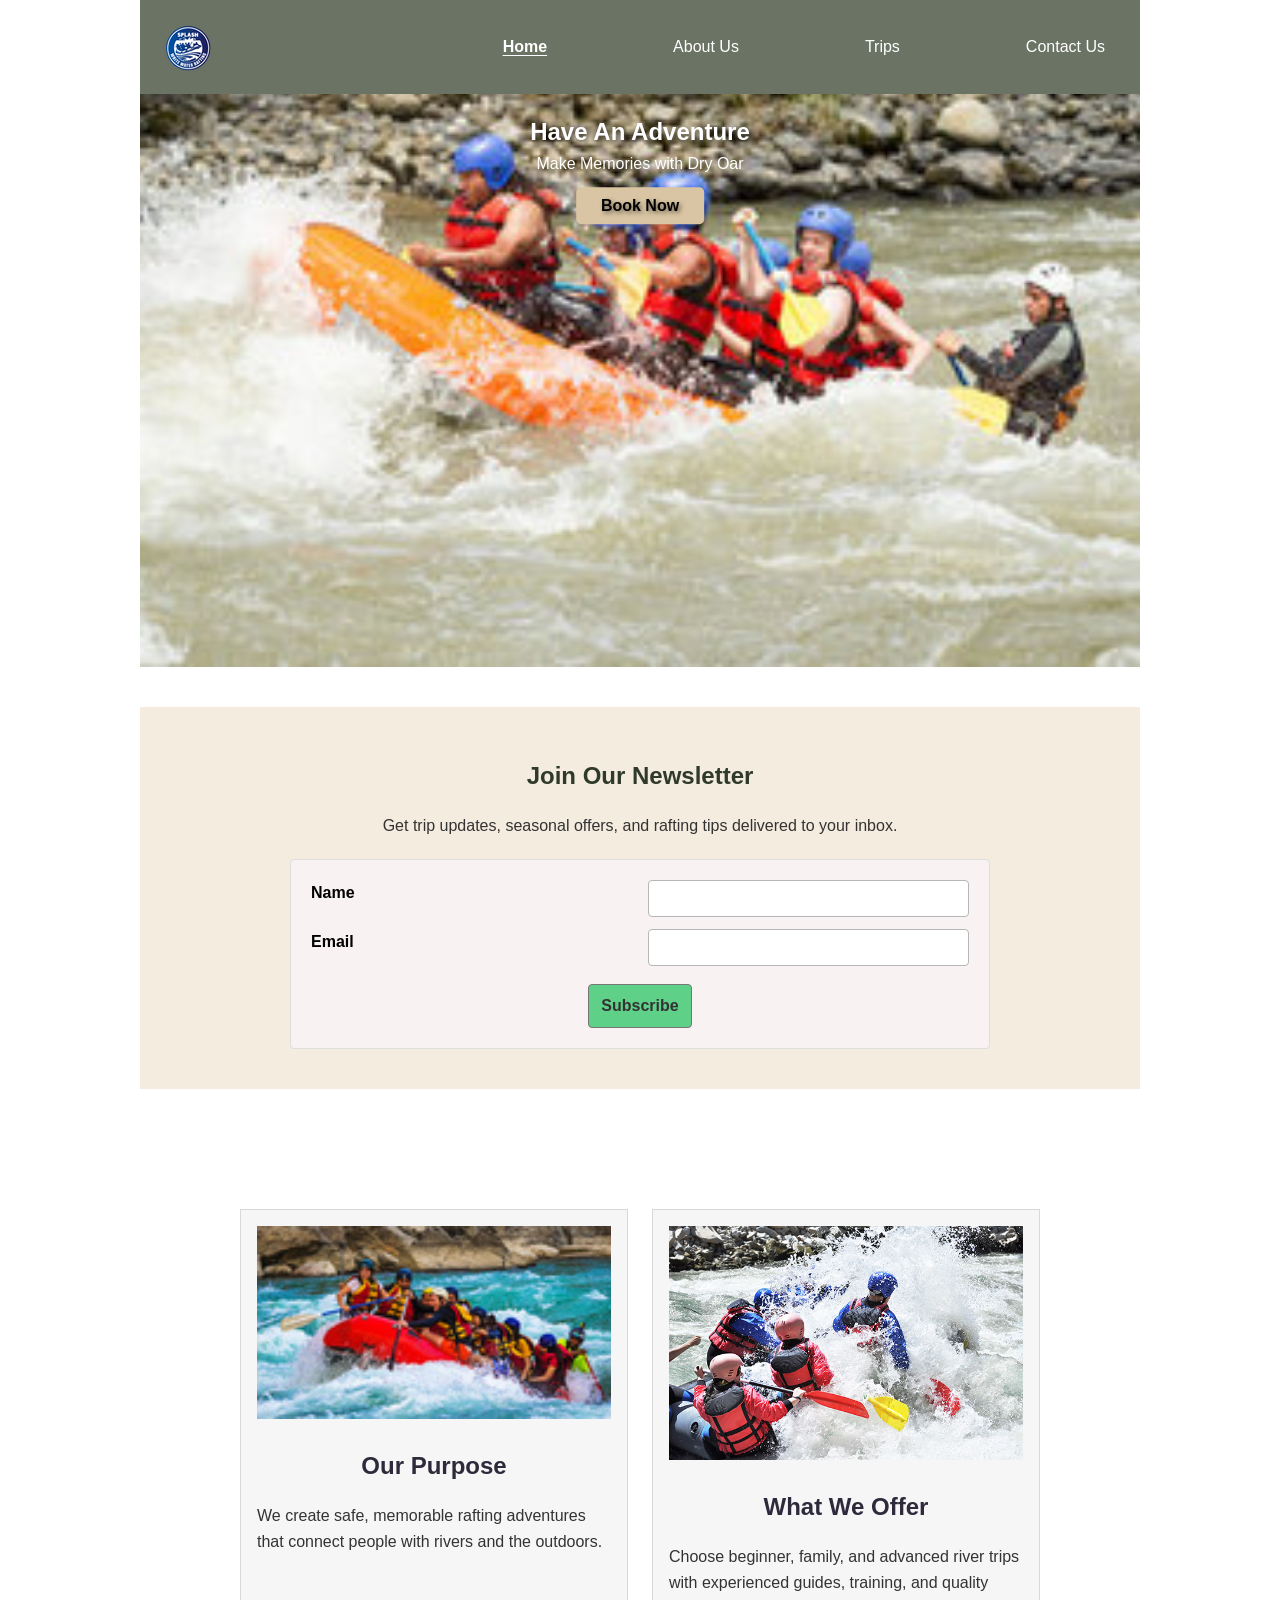
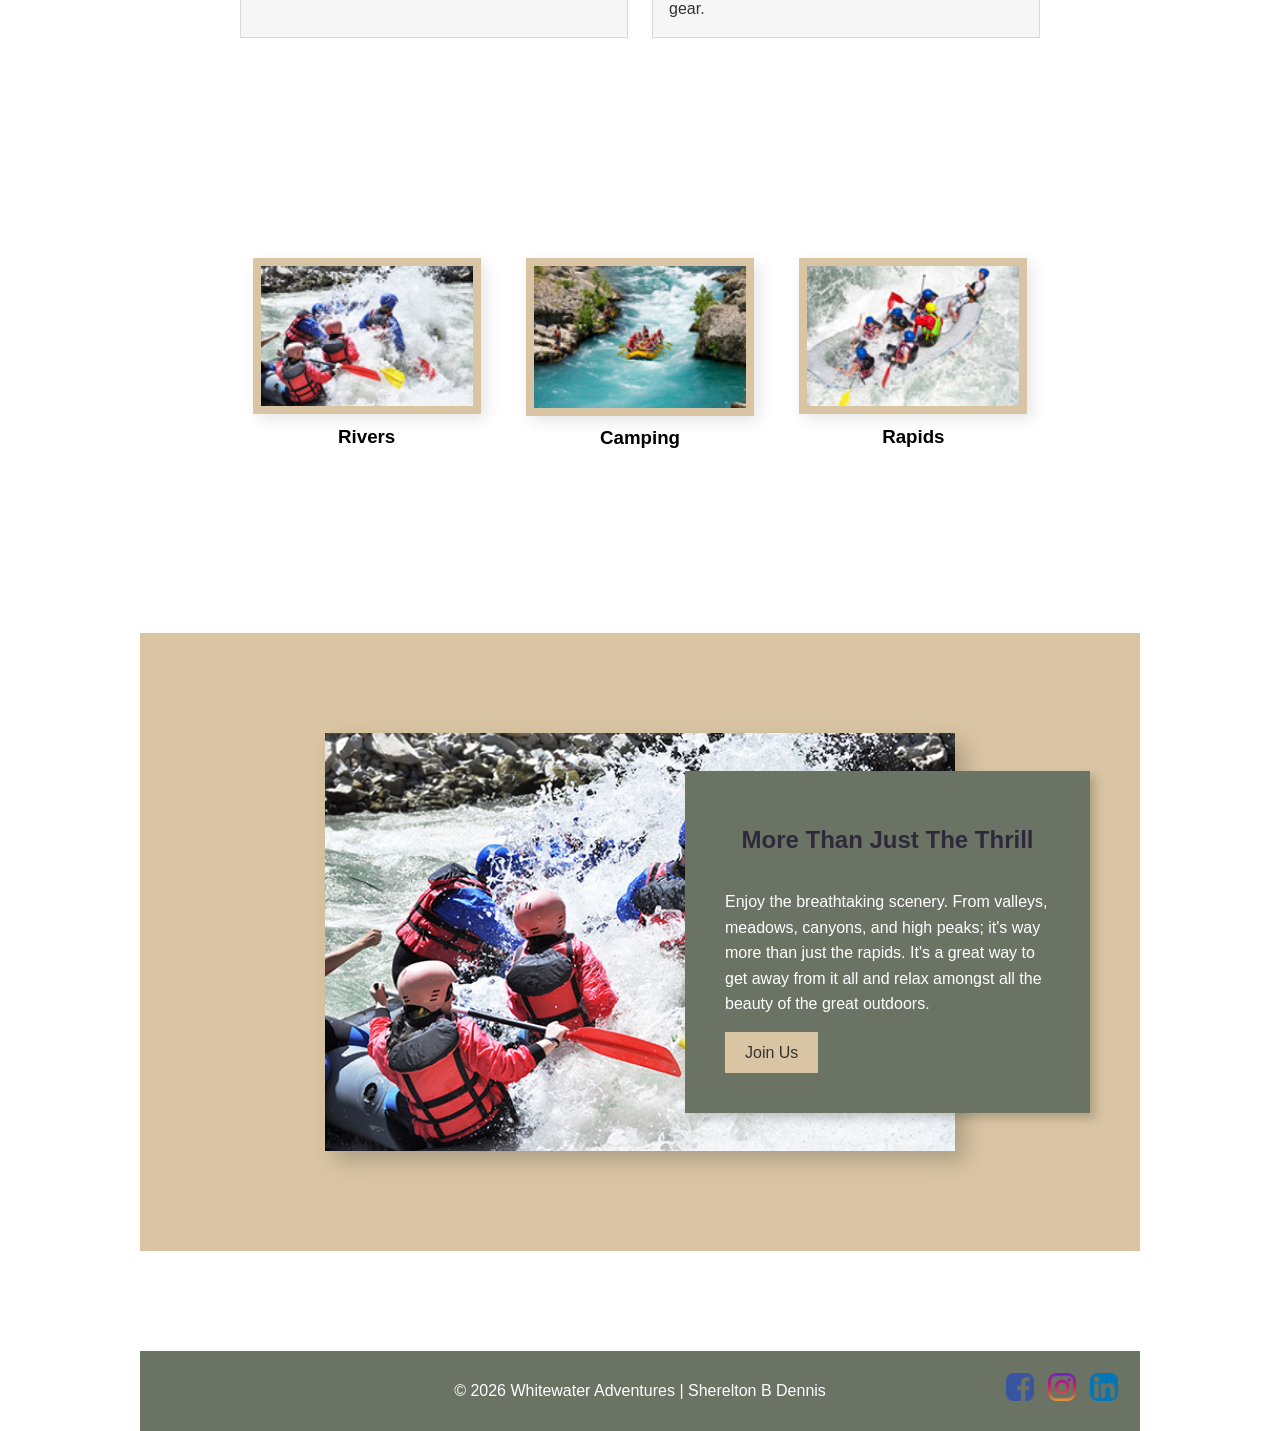
==== commit c4c8fe44: "ok" ====
--- a/wwr/index.html
+++ b/wwr/index.html
@@ -9,57 +9,86 @@
     <link rel="stylesheet" href="styles/rafting.css">
 </head>
 <body class="home-page">
-    <header class="home-header">
-        <nav class="home-nav">
-            <img src="images/logo.png" alt="White Water Rafting company logo" class="home-logo">
+    <header>
+        <nav>
+            <img src="images/logo.png" alt="White Water Rafting company logo">
             <div class="nav-links">
                 <a href="index.html" aria-current="page">Home</a>
-                <a href="trips.html">Page 2</a>
-                <a href="about.html">Site Plan</a>
+                <a href="about.html">About Us</a>
+                <a href="trips.html">Trips</a>
                 <a href="contact.html">Contact Us</a>
             </div>
         </nav>
     </header>
-    <main>
-      <section class="home-hero">
-        <img src="images/hero-home.jpg" alt="Rafting team navigating rapids in a forest river" class="hero-img">
-        <div class="hero-content">
-          <h1>Have An Adventure</h1>
-          <p>Make Memories with Dry Oar</p>
-          <a href="trips.html" class="cta-button">Book Now</a>
-        </div>
-      </section>
+<main>
+  <section class="hero">
+    <img src="images/hero-home.jpg" alt="Rafting team navigating rapids" class="hero-img">
+    <div class="hero-content">
+      <h1>Have An Adventure</h1>
+      <p>Make Memories with Dry Oar</p>
+      <a href="trips.html" class="cta-button">Book Now</a>
+    </div>
+  </section>
 
-      <section class="home-categories">
-        <article class="category-item">
-          <img src="images/rafting01.jpg" alt="River flowing through a forest canyon">
-          <div class="category-icon">Rivers</div>
-        </article>
-        <article class="category-item">
-          <img src="images/rafting02.jpg" alt="Camping tent set near mountain scenery">
-          <div class="category-icon">Camping</div>
-        </article>
-        <article class="category-item">
-          <img src="images/rafting03.jpg" alt="Raft team paddling through rapids">
-          <div class="category-icon">Rapids</div>
-        </article>
-      </section>
+  <section class="newsletter">
+    <h2>Join Our Newsletter</h2>
+    <p>Get trip updates, seasonal offers, and rafting tips delivered to your inbox.</p>
+    <form class="newsletter-form" action="#" method="post">
+      <label for="newsletter-name">Name</label>
+      <input id="newsletter-name" name="newsletter-name" type="text" required>
+      <label for="newsletter-email">Email</label>
+      <input id="newsletter-email" name="newsletter-email" type="email" required>
+      <button type="submit">Subscribe</button>
+    </form>
+  </section>
 
-      <section class="home-feature">
-        <div class="feature-container">
-          <img src="images/rafting05.jpg" alt="Wide mountain valley with mist and sunlight" class="feature-img">
-          <div class="feature-box">
-            <h2>More Than Just The Thrill</h2>
-            <p>Enjoy the breathtaking scenery. From valleys, meadows, canyons, and high peaks; it's way more than just the rapids. It's a great way to get away from it all and relax amongst all the beauty of the great outdoors.</p>
-            <a href="about.html" class="cta-secondary">Join Us</a>
-          </div>
-        </div>
-      </section>
-    </main>
-    <footer class="home-footer">
-        <p>Dry Oar &copy; 20XX - Your First and Last Name Here</p>
-        <a href="about.html">Site Plan</a>
-        <a href="contact.html">Contact Us</a>
+  <section class="home-grid">
+    <article class="home-card">
+      <img src="images/rafting04.jpg" alt="Guide leading rafters through a canyon">
+      <h2>Our Purpose</h2>
+      <p>We create safe, memorable rafting adventures that connect people with rivers and the outdoors.</p>
+    </article>
+    <article class="home-card">
+      <img src="images/rafting05.jpg" alt="Rafting team preparing for a river trip">
+      <h2>What We Offer</h2>
+      <p>Choose beginner, family, and advanced river trips with experienced guides, training, and quality gear.</p>
+    </article>
+  </section>
+
+  <section class="categories">
+    <article class="category-item">
+      <img src="images/rafting01.jpg" alt="Scenic river view">
+      <div class="category-icon">
+        <h3>Rivers</h3>
+      </div>
+    </article>
+    <article class="category-item">
+      <img src="images/rafting02.jpg" alt="Tent in the mountains">
+      <div class="category-icon">
+        <h3>Camping</h3>
+      </div>
+    </article>
+    <article class="category-item">
+      <img src="images/rafting03.jpg" alt="Raft in white water">
+      <div class="category-icon">
+        <h3>Rapids</h3>
+      </div>
+    </article>
+  </section>
+
+  <section class="feature">
+    <div class="feature-container">
+      <img src="images/rafting05.jpg" alt="Misty mountain valley" class="feature-img">
+      <div class="feature-box">
+        <h2>More Than Just The Thrill</h2>
+        <p>Enjoy the breathtaking scenery. From valleys, meadows, canyons, and high peaks; it's way more than just the rapids. It's a great way to get away from it all and relax amongst all the beauty of the great outdoors.</p>
+        <a href="about.html" class="cta-secondary">Join Us</a>
+      </div>
+    </div>
+  </section>
+</main>
+    <footer>
+        <p>&copy; 2026 Whitewater Adventures | Sherelton B Dennis</p>
         <nav class="socialmedia">
             <a href="#"><img src="images/facebook.png" alt="Facebook social media icon"></a>
             <a href="#"><img src="images/instagram.png" alt="Instagram social media icon"></a>
--- a/wwr/styles/rafting.css
+++ b/wwr/styles/rafting.css
@@ -2,6 +2,7 @@
 :root {
   --primary-tan: #d9c5a3;
   --dark-green: #6b7364;
+  --header-bg: #6b7364;
   --dark-purple: #2f2a3b;
   --grey-bg: #f2f2f2;
   --black: #000000;
@@ -37,7 +38,7 @@
     top: 0;
     left: 0;
     z-index: 1;
-    background-color: #6b7364;
+    background-color: var(--header-bg);
     padding: 20px;
 }
 
@@ -56,6 +57,11 @@
     /* border: 1px solid black; */
 }
 
+.nav-links {
+    display: flex;
+    gap: 96px;
+}
+
 .nav-links a[aria-current="page"] {
     font-weight: 700;
     text-decoration: underline;
@@ -81,6 +87,8 @@
     width: 100%;
     text-align: center;
     color: var(--white);
+    margin: 0;
+    padding: 0;
 }
 
 .hero  img {
@@ -123,7 +131,7 @@
     grid-template-columns: 1fr auto 1fr; /* 3-column strategy */
     align-items: center;
     padding: 20px;
-    background-color: #6b7364;
+    background-color: var(--header-bg);
     /* border: 2px solid black; */
 }
 
@@ -277,10 +285,22 @@
 
 .hero-content {
   position: absolute;
-  top: 20%;
+  top: 18%;
   left: 50%;
   transform: translate(-50%, -50%);
   text-shadow: 2px 2px 4px var(--shadow-50);
+}
+
+.hero-content h1 {
+  margin-top: 72px;
+  margin-bottom: 0;
+  padding: 0;
+}
+
+.hero-content p {
+  margin-top: 0;
+  margin-bottom: 36px;
+  padding: 0;
 }
 
 .cta-button {
@@ -470,259 +490,14 @@
   }
 }
 
-/* Home Page Redesign */
-.home-page {
-  background-color: #e9e9e9;
-}
-
-.home-page header,
-.home-page main,
-.home-page footer {
-  max-width: 100%;
-}
-
-.home-page .home-header {
+/* Home page header overlay */
+.home-page header {
   position: absolute;
   top: 0;
-  left: 0;
-  width: 100%;
-  background-color: #1a1f1abf;
-  z-index: 10;
-  padding: 0;
-}
-
-.home-page .home-nav {
-  max-width: 1200px;
-  margin: 0 auto;
-  padding: 10px 20px;
-  display: grid;
-  grid-template-columns: 90px 1fr;
-  align-items: center;
-}
-
-.home-page .home-logo {
-  width: 74px;
-  border-radius: 50%;
-  border: none;
-}
-
-.home-page .nav-links {
-  display: flex;
-  justify-content: space-evenly;
-  align-items: center;
-}
-
-.home-page .nav-links a {
-  color: #ffffff;
-  font-size: 1.7rem;
-  font-weight: 500;
-}
-
-.home-page .home-hero {
-  position: relative;
-  margin: 0;
-  padding: 0;
-}
-
-.home-page .hero-img {
-  width: 100%;
-  height: 760px;
-  object-fit: cover;
-  display: block;
-}
-
-.home-page .hero-content {
-  top: 190px;
+  left: 50%;
   transform: translateX(-50%);
   width: 100%;
-  text-align: center;
-}
-
-.home-page .hero-content h1 {
-  font-family: "Brush Script MT", "Segoe Script", cursive;
-  font-size: 7.2rem;
-  letter-spacing: 1px;
-  text-transform: uppercase;
-  line-height: 0.9;
-  margin-bottom: 26px;
-}
-
-.home-page .hero-content p {
-  font-size: 2.8rem;
-  margin-bottom: 18px;
-}
-
-.home-page .cta-button {
-  background-color: #e8d7bb;
-  color: #1f1f1f;
-  padding: 10px 26px;
-  font-size: 1.2rem;
-  border: 1px solid #ccb894;
-}
-
-.home-page .home-categories {
-  margin: 140px auto 120px;
-  max-width: 1200px;
-  padding: 0 40px;
-  display: grid;
-  grid-template-columns: repeat(3, minmax(0, 1fr));
-  gap: 60px;
-}
-
-.home-page .category-item {
-  text-align: center;
-}
-
-.home-page .category-item img {
-  width: 100%;
-  max-width: 300px;
-  border: 8px solid #d7c3a3;
-  box-shadow: 0 3px 8px #00000026;
-}
-
-.home-page .category-icon {
-  margin-top: 14px;
-  font-size: 4.2rem;
-  font-weight: 500;
-  color: #6e7567;
-}
-
-.home-page .category-item:nth-child(1) .category-icon::before {
-  content: "⛰";
-  display: block;
-  font-size: 4.8rem;
-  line-height: 1;
-}
-
-.home-page .category-item:nth-child(2) .category-icon::before {
-  content: "⌂";
-  display: block;
-  font-size: 4.8rem;
-  line-height: 1;
-}
-
-.home-page .category-item:nth-child(3) .category-icon::before {
-  content: "⚔";
-  display: block;
-  font-size: 4.8rem;
-  line-height: 1;
-}
-
-.home-page .home-feature {
-  background-color: #d7c3a3;
-  margin: 0;
-  padding: 86px 40px;
-}
-
-.home-page .feature-container {
-  max-width: 1200px;
-}
-
-.home-page .feature-img {
-  width: 68%;
-}
-
-.home-page .feature-box {
-  width: 50%;
-  right: 28px;
-  background-color: #6f7568;
-  padding: 34px 36px;
-}
-
-.home-page .feature-box h2 {
-  color: #ffffff;
-  font-size: 2.9rem;
-  margin-bottom: 10px;
-}
-
-.home-page .feature-box p {
-  color: #ffffff;
-  font-size: 1.35rem;
-  margin: 0 auto 10px;
-  max-width: 580px;
-}
-
-.home-page .home-footer {
-  max-width: 1200px;
-  margin: 130px auto 20px;
-  background-color: #6f7568;
-  padding: 20px 30px;
-  display: grid;
-  grid-template-columns: 2fr 1fr 1fr auto;
-  align-items: center;
-  gap: 24px;
-}
-
-.home-page .home-footer p {
-  color: #e8d7bb;
-  margin: 0;
-  font-size: 1.25rem;
-}
-
-.home-page .home-footer a {
-  color: #e8d7bb;
-  text-decoration: none;
-  font-size: 1.25rem;
-}
-
-.home-page .home-footer .socialmedia {
-  grid-column: auto;
-}
-
-.home-page .home-footer .socialmedia img {
-  width: 40px;
-  height: 40px;
-}
-
-@media (max-width: 900px) {
-  .home-page .home-nav {
-    grid-template-columns: 1fr;
-    gap: 12px;
-    justify-items: center;
-  }
-
-  .home-page .hero-img {
-    height: 560px;
-  }
-
-  .home-page .hero-content {
-    top: 160px;
-  }
-
-  .home-page .hero-content h1 {
-    font-size: 4.8rem;
-  }
-
-  .home-page .hero-content p {
-    font-size: 2rem;
-  }
-
-  .home-page .home-categories {
-    grid-template-columns: 1fr;
-    justify-items: center;
-    gap: 40px;
-  }
-
-  .home-page .feature-container {
-    display: block;
-  }
-
-  .home-page .feature-img {
-    width: 100%;
-  }
-
-  .home-page .feature-box {
-    width: 100%;
-    position: static;
-    margin-top: 20px;
-  }
-
-  .home-page .home-footer {
-    grid-template-columns: 1fr;
-    text-align: center;
-  }
-
-  .home-page .home-footer .socialmedia {
-    justify-self: center;
-  }
-}
+  max-width: 1000px;
+  background-color: var(--header-bg);
+  z-index: 10;
+}
